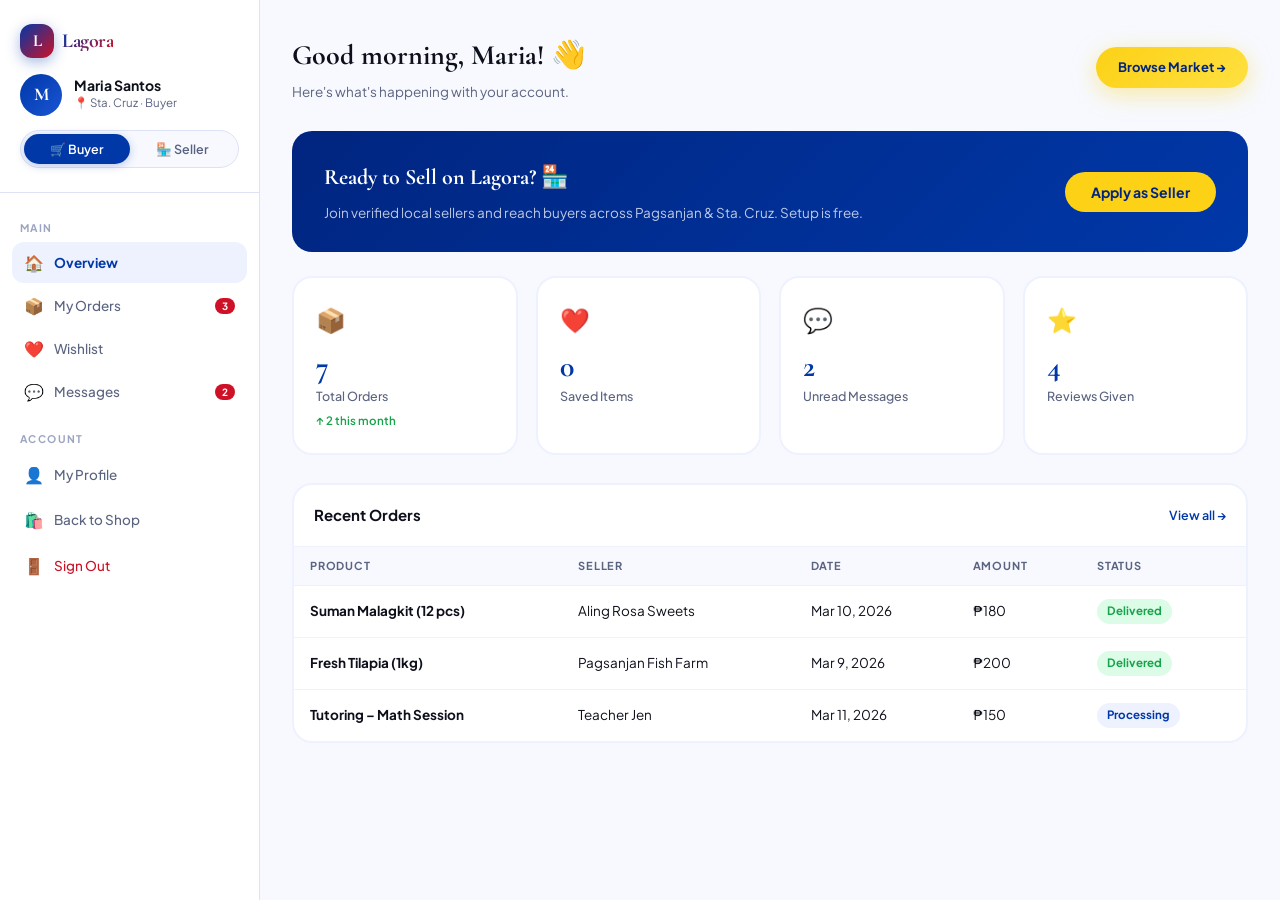
==== buyer-dashboard.html @ a30c6376 "Update site" ====
<!DOCTYPE html>
<html lang="en">
<head>
  <meta charset="UTF-8">
  <meta name="viewport" content="width=device-width, initial-scale=1.0">
  <title>My Dashboard – Lagora</title>
  <link rel="stylesheet" href="style.css">
  <link rel="icon" href="data:image/svg+xml,<svg xmlns='http://www.w3.org/2000/svg' viewBox='0 0 100 100'><rect width='100' height='100' rx='18' fill='%230038A8'/><text y='.9em' font-size='64' x='18' fill='%23FCD116'>L</text></svg>">
</head>
<body>
<div class="dash-layout">

  <!-- SIDEBAR -->
  <aside class="dash-sidebar">
    <div class="dash-sidebar-header">
      <a href="index.html" style="display:flex;align-items:center;gap:8px;margin-bottom:16px">
        <div class="logo-mark" style="width:34px;height:34px;font-size:17px">L</div>
        <span class="logo-text" style="font-size:20px">Lagora</span>
      </a>
      <div class="dash-sidebar-user">
        <div class="dash-sidebar-avatar av-blue">M</div>
        <div>
          <div class="dash-sidebar-name">Maria Santos</div>
          <div class="dash-sidebar-role">📍 Sta. Cruz · Buyer</div>
        </div>
      </div>
      <div class="dash-mode-toggle">
        <button class="dash-mode-btn active">🛒 Buyer</button>
        <button class="dash-mode-btn" onclick="showToast('Apply to become a seller from the dashboard below.','🏪')">🏪 Seller</button>
      </div>
    </div>
    <nav class="dash-nav">
      <div class="dash-nav-section">Main</div>
      <button class="dash-nav-link active" onclick="showSection('overview',this)"><span class="nav-icon">🏠</span> Overview</button>
      <button class="dash-nav-link" onclick="showSection('orders',this)"><span class="nav-icon">📦</span> My Orders <span class="nav-badge">3</span></button>
      <button class="dash-nav-link" onclick="showSection('wishlist-dash',this)"><span class="nav-icon">❤️</span> Wishlist</button>
      <button class="dash-nav-link" onclick="showSection('messages',this)"><span class="nav-icon">💬</span> Messages <span class="nav-badge">2</span></button>
      <div class="dash-nav-section" style="margin-top:8px">Account</div>
      <button class="dash-nav-link" onclick="showSection('profile',this)"><span class="nav-icon">👤</span> My Profile</button>
      <a href="index.html" class="dash-nav-link"><span class="nav-icon">🛍️</span> Back to Shop</a>
      <button class="dash-nav-link" onclick="showToast('Signed out. See you soon!','👋');setTimeout(()=>window.location.href='index.html',1200)" style="margin-top:auto;color:var(--accent)"><span class="nav-icon">🚪</span> Sign Out</button>
    </nav>
  </aside>

  <!-- MAIN CONTENT -->
  <main class="dash-main">

    <!-- OVERVIEW -->
    <div id="section-overview">
      <div class="dash-topbar">
        <div>
          <div class="dash-page-title">Good morning, Maria! 👋</div>
          <div class="dash-page-sub">Here's what's happening with your account.</div>
        </div>
        <a href="shop.html" class="btn-hero-primary" style="font-size:13px;padding:10px 22px">Browse Market →</a>
      </div>

      <!-- Seller CTA -->
      <div class="seller-apply-banner">
        <div>
          <h3>Ready to Sell on Lagora? 🏪</h3>
          <p>Join verified local sellers and reach buyers across Pagsanjan & Sta. Cruz. Setup is free.</p>
        </div>
        <button class="btn-apply" onclick="openModal('apply-modal')">Apply as Seller</button>
      </div>

      <div class="dash-stats">
        <div class="dash-stat-card">
          <div class="dash-stat-icon">📦</div>
          <div class="dash-stat-value">7</div>
          <div class="dash-stat-label">Total Orders</div>
          <div class="dash-stat-delta up">↑ 2 this month</div>
        </div>
        <div class="dash-stat-card">
          <div class="dash-stat-icon">❤️</div>
          <div class="dash-stat-value" id="wishlist-stat">0</div>
          <div class="dash-stat-label">Saved Items</div>
        </div>
        <div class="dash-stat-card">
          <div class="dash-stat-icon">💬</div>
          <div class="dash-stat-value">2</div>
          <div class="dash-stat-label">Unread Messages</div>
        </div>
        <div class="dash-stat-card">
          <div class="dash-stat-icon">⭐</div>
          <div class="dash-stat-value">4</div>
          <div class="dash-stat-label">Reviews Given</div>
        </div>
      </div>

      <div class="dash-card">
        <div class="dash-card-header">
          <span class="dash-card-title">Recent Orders</span>
          <span class="dash-card-action" onclick="showSection('orders',null)">View all →</span>
        </div>
        <div class="dash-card-body">
          <table class="dash-table">
            <thead><tr><th>Product</th><th>Seller</th><th>Date</th><th>Amount</th><th>Status</th></tr></thead>
            <tbody>
              <tr><td><strong>Suman Malagkit (12 pcs)</strong></td><td>Aling Rosa Sweets</td><td>Mar 10, 2026</td><td>₱180</td><td><span class="dash-status delivered">Delivered</span></td></tr>
              <tr><td><strong>Fresh Tilapia (1kg)</strong></td><td>Pagsanjan Fish Farm</td><td>Mar 9, 2026</td><td>₱200</td><td><span class="dash-status delivered">Delivered</span></td></tr>
              <tr><td><strong>Tutoring – Math Session</strong></td><td>Teacher Jen</td><td>Mar 11, 2026</td><td>₱150</td><td><span class="dash-status processing">Processing</span></td></tr>
            </tbody>
          </table>
        </div>
      </div>
    </div>

    <!-- ORDERS -->
    <div id="section-orders" style="display:none">
      <div class="dash-topbar">
        <div>
          <div class="dash-page-title">My Orders</div>
          <div class="dash-page-sub">Track all your purchases from local sellers.</div>
        </div>
      </div>
      <div class="dash-card" style="margin-bottom:20px">
        <div class="dash-card-header"><span class="dash-card-title">All Orders (7)</span>
          <select class="sort-select" style="font-size:12.5px;padding:6px 12px">
            <option>All Statuses</option><option>Delivered</option><option>Processing</option><option>Pending</option>
          </select>
        </div>
        <div class="dash-card-body">
          <table class="dash-table">
            <thead><tr><th>Order #</th><th>Product</th><th>Seller</th><th>Date</th><th>Amount</th><th>Status</th><th></th></tr></thead>
            <tbody>
              <tr><td style="color:var(--text-muted)">#1007</td><td><strong>Suman Malagkit (12 pcs)</strong></td><td>Aling Rosa Sweets</td><td>Mar 10</td><td>₱180</td><td><span class="dash-status delivered">Delivered</span></td><td><button onclick="showSection('order-track',null)" style="font-size:12px;color:var(--primary);background:none;border:none;cursor:pointer;font-weight:600">Track</button></td></tr>
              <tr><td style="color:var(--text-muted)">#1006</td><td><strong>Fresh Tilapia 1kg</strong></td><td>Pagsanjan Fish Farm</td><td>Mar 9</td><td>₱200</td><td><span class="dash-status delivered">Delivered</span></td><td><button onclick="showSection('order-track',null)" style="font-size:12px;color:var(--primary);background:none;border:none;cursor:pointer;font-weight:600">Track</button></td></tr>
              <tr><td style="color:var(--text-muted)">#1005</td><td><strong>Tutoring – Math Session</strong></td><td>Teacher Jen</td><td>Mar 11</td><td>₱150</td><td><span class="dash-status processing">Processing</span></td><td><button onclick="showSection('order-track',null)" style="font-size:12px;color:var(--primary);background:none;border:none;cursor:pointer;font-weight:600">Track</button></td></tr>
              <tr><td style="color:var(--text-muted)">#1004</td><td><strong>Buko Pie (6-inch)</strong></td><td>Aling Cora Bakery</td><td>Mar 5</td><td>₱230</td><td><span class="dash-status delivered">Delivered</span></td><td><button onclick="showSection('order-track',null)" style="font-size:12px;color:var(--primary);background:none;border:none;cursor:pointer;font-weight:600">Track</button></td></tr>
              <tr><td style="color:var(--text-muted)">#1003</td><td><strong>Tablea Drink Mix (24 pcs)</strong></td><td>Cacao Ni Nanay</td><td>Feb 28</td><td>₱210</td><td><span class="dash-status delivered">Delivered</span></td><td><button onclick="showSection('order-track',null)" style="font-size:12px;color:var(--primary);background:none;border:none;cursor:pointer;font-weight:600">Track</button></td></tr>
            </tbody>
          </table>
        </div>
      </div>
    </div>

    <!-- ORDER TRACKING -->
    <div id="section-order-track" style="display:none">
      <div class="dash-topbar">
        <div>
          <div class="dash-page-title">Order #1005</div>
          <div class="dash-page-sub">Math Tutoring Session · Teacher Jen · ₱150</div>
        </div>
        <button onclick="showSection('orders',null)" style="background:none;border:1.5px solid var(--border);padding:9px 18px;border-radius:50px;font-size:13px;cursor:pointer;font-weight:600">← Back to Orders</button>
      </div>
      <div style="display:grid;grid-template-columns:1fr 1fr;gap:20px">
        <div class="dash-card">
          <div class="dash-card-header"><span class="dash-card-title">Order Timeline</span></div>
          <div class="dash-card-body" style="padding:24px">
            <div class="order-timeline">
              <div class="timeline-step"><div class="timeline-dot done">✓</div><div class="timeline-info"><div class="timeline-label">Order Placed</div><div class="timeline-date">Mar 11, 2026 · 9:14 AM</div></div></div>
              <div class="timeline-step"><div class="timeline-dot done">✓</div><div class="timeline-info"><div class="timeline-label">Seller Confirmed</div><div class="timeline-date">Mar 11, 2026 · 10:02 AM</div></div></div>
              <div class="timeline-step"><div class="timeline-dot current">⏳</div><div class="timeline-info"><div class="timeline-label">Processing / Preparing</div><div class="timeline-date">In progress</div></div></div>
              <div class="timeline-step"><div class="timeline-dot future">○</div><div class="timeline-info"><div class="timeline-label">Ready for Pickup / Delivery</div><div class="timeline-date">Estimated: Mar 13, 2026</div></div></div>
              <div class="timeline-step"><div class="timeline-dot future">○</div><div class="timeline-info"><div class="timeline-label">Completed</div><div class="timeline-date">—</div></div></div>
            </div>
          </div>
        </div>
        <div class="dash-card">
          <div class="dash-card-header"><span class="dash-card-title">Order Details</span></div>
          <div class="dash-card-body" style="padding:20px">
            <div style="display:flex;align-items:center;gap:14px;padding:14px;background:var(--bg);border-radius:var(--radius);margin-bottom:16px">
              <div style="font-size:40px">📚</div>
              <div><div style="font-weight:700;margin-bottom:2px">Tutoring – Math & Science</div><div style="font-size:13px;color:var(--text-muted)">Teacher Jen · 📍 Sta. Cruz</div></div>
              <div style="margin-left:auto;font-size:18px;font-weight:700;color:var(--accent)">₱150</div>
            </div>
            <div style="font-size:13px;color:var(--text-muted);line-height:2">
              <div style="display:flex;justify-content:space-between"><span>Order #</span><span style="color:var(--text);font-weight:600">#1005</span></div>
              <div style="display:flex;justify-content:space-between"><span>Status</span><span><span class="dash-status processing">Processing</span></span></div>
              <div style="display:flex;justify-content:space-between"><span>Payment</span><span style="color:var(--text);font-weight:600">Cash on Delivery</span></div>
            </div>
            <button onclick="showToast('Message sent to Teacher Jen!','💬')" style="margin-top:18px;width:100%;padding:11px;border:1.5px solid var(--primary);color:var(--primary);background:white;border-radius:50px;font-size:13.5px;font-weight:600;cursor:pointer">💬 Message Seller</button>
          </div>
        </div>
      </div>
    </div>

    <!-- WISHLIST -->
    <div id="section-wishlist-dash" style="display:none">
      <div class="dash-topbar">
        <div>
          <div class="dash-page-title">My Wishlist</div>
          <div class="dash-page-sub">Items you've saved from local sellers.</div>
        </div>
        <a href="shop.html" class="btn-hero-primary" style="font-size:13px;padding:10px 22px">Keep Shopping →</a>
      </div>
      <div id="dash-wishlist-grid" class="product-grid"></div>
      <div id="dash-wishlist-empty" style="display:none;text-align:center;padding:60px 24px">
        <div style="font-size:56px;margin-bottom:16px">🤍</div>
        <p style="font-size:15px;color:var(--text-muted)">No saved items yet. <a href="shop.html" style="color:var(--primary);font-weight:600">Browse the market →</a></p>
      </div>
    </div>

    <!-- MESSAGES -->
    <div id="section-messages" style="display:none">
      <div class="dash-topbar">
        <div>
          <div class="dash-page-title">Messages</div>
          <div class="dash-page-sub">Secure conversations with local sellers.</div>
        </div>
      </div>
      <div class="msg-layout">
        <div class="msg-list">
          <div class="msg-list-header">Conversations</div>
          <div class="msg-thread-item active">
            <div class="msg-thread-avatar av-orange">R</div>
            <div style="flex:1;min-width:0">
              <div style="display:flex;justify-content:space-between"><span class="msg-thread-name">Aling Rosa Sweets</span><span class="msg-thread-time">10:32 AM</span></div>
              <div class="msg-thread-preview">Hi! Your suman order is ready…</div>
            </div>
          </div>
          <div class="msg-thread-item">
            <div class="msg-thread-avatar av-blue">J</div>
            <div style="flex:1;min-width:0">
              <div style="display:flex;justify-content:space-between"><span class="msg-thread-name">Teacher Jen</span><span class="msg-thread-time">Yesterday</span></div>
              <div class="msg-thread-preview">Confirmed for Thursday 4pm!</div>
            </div>
          </div>
          <div class="msg-thread-item">
            <div class="msg-thread-avatar av-green">B</div>
            <div style="flex:1;min-width:0">
              <div style="display:flex;justify-content:space-between"><span class="msg-thread-name">Mang Berto Farm</span><span class="msg-thread-time">Mar 9</span></div>
              <div class="msg-thread-preview">Fresh kamias available this week</div>
            </div>
          </div>
        </div>
        <div class="msg-chat">
          <div class="msg-chat-header">
            <div class="msg-thread-avatar av-orange" style="width:36px;height:36px;font-size:14px">R</div>
            <div><div class="msg-chat-name">Aling Rosa Sweets</div><div class="msg-chat-meta">📍 Sta. Cruz · ✓ Verified Seller</div></div>
          </div>
          <div class="msg-chat-body">
            <div class="msg-bubble them">Hi po! Your order for Suman Malagkit (12 pcs) is now ready. Can I confirm your pickup time?</div>
            <div class="msg-bubble me">Good morning! Yes po, I can pick it up this afternoon around 3pm.</div>
            <div class="msg-bubble them">Perfect! I'll have it wrapped and ready for you. See you at 3pm! 😊</div>
          </div>
          <div class="msg-chat-input">
            <input type="text" id="msg-input" placeholder="Type a message…" onkeydown="if(event.key==='Enter')sendMsg()">
            <button class="msg-send-btn" onclick="sendMsg()">➤</button>
          </div>
        </div>
      </div>
    </div>

    <!-- PROFILE -->
    <div id="section-profile" style="display:none">
      <div class="dash-topbar">
        <div class="dash-page-title">My Profile</div>
      </div>
      <div class="dash-card" style="max-width:640px">
        <div class="dash-card-header"><span class="dash-card-title">Account Details</span><span class="dash-card-action" onclick="showToast('Profile saved!','✅')">Save Changes</span></div>
        <div class="dash-card-body" style="padding:24px">
          <div style="display:flex;align-items:center;gap:16px;margin-bottom:28px;padding-bottom:24px;border-bottom:1px solid var(--border-light)">
            <div class="dash-sidebar-avatar av-blue" style="width:64px;height:64px;font-size:26px">M</div>
            <div><div style="font-size:16px;font-weight:700">Maria Santos</div><div style="font-size:13px;color:var(--text-muted)">Buyer · Sta. Cruz, Laguna</div></div>
          </div>
          <div class="form-row">
            <div class="form-group"><label class="form-label">First Name</label><input type="text" class="form-input" value="Maria"></div>
            <div class="form-group"><label class="form-label">Last Name</label><input type="text" class="form-input" value="Santos"></div>
          </div>
          <div class="form-group"><label class="form-label">Email Address</label><input type="email" class="form-input" value="maria@example.com"></div>
          <div class="form-group"><label class="form-label">Phone Number</label><input type="tel" class="form-input" placeholder="+63 9XX XXX XXXX"></div>
          <div class="form-group">
            <label class="form-label">Municipality</label>
            <select class="form-input"><option>Sta. Cruz</option><option>Pagsanjan</option></select>
          </div>
        </div>
      </div>
    </div>

  </main>
</div>

<!-- SELLER APPLICATION MODAL -->
<div class="modal-overlay" id="apply-modal">
  <div class="modal-box" style="position:relative">
    <button class="modal-close" onclick="closeModal('apply-modal')">✕</button>
    <div class="modal-title">Apply as a Seller 🏪</div>
    <div class="modal-sub">Tell us about your business. Our team reviews applications within 24 hours.</div>
    <div class="form-group"><label class="form-label">Business / Store Name</label><input type="text" class="form-input" placeholder="e.g. Aling Rosa Sweets"></div>
    <div class="form-group"><label class="form-label">What do you sell?</label>
      <select class="form-input"><option value="">Select a category…</option><option>Food & Produce</option><option>Crafts & Art</option><option>Services</option><option>Fashion & Clothing</option><option>Home & Living</option></select>
    </div>
    <div class="form-group"><label class="form-label">Location</label>
      <select class="form-input"><option>Pagsanjan</option><option>Sta. Cruz</option></select>
    </div>
    <div class="form-group"><label class="form-label">Brief description of your business</label><textarea class="form-input" rows="3" placeholder="What do you offer? How long have you been operating?"></textarea></div>
    <div class="form-group"><label class="form-label">Valid ID / Business Permit (optional)</label><input type="file" class="form-input" style="padding:8px"></div>
    <button class="btn-submit" onclick="submitApplication()">Submit Application →</button>
  </div>
</div>

<script src="data.js"></script>
<script src="main.js"></script>
<script>
function showSection(id, btn) {
  document.querySelectorAll('[id^="section-"]').forEach(s => s.style.display = 'none');
  document.getElementById('section-' + id).style.display = 'block';
  if (btn) {
    document.querySelectorAll('.dash-nav-link').forEach(b => b.classList.remove('active'));
    btn.classList.add('active');
  }
  if (id === 'wishlist-dash') renderWishlistDash();
}
function renderWishlistDash() {
  const ids = getWishlist();
  const grid = document.getElementById('dash-wishlist-grid');
  const empty = document.getElementById('dash-wishlist-empty');
  if (!ids.length) { grid.style.display = 'none'; empty.style.display = 'block'; return; }
  grid.style.display = 'grid';
  empty.style.display = 'none';
  const items = PRODUCTS.filter(p => ids.includes(p.id));
  grid.innerHTML = items.map(renderProductCard).join('');
}
function openModal(id) { document.getElementById(id).classList.add('open'); }
function closeModal(id) { document.getElementById(id).classList.remove('open'); }
document.querySelectorAll('.modal-overlay').forEach(m => {
  m.addEventListener('click', e => { if (e.target === m) m.classList.remove('open'); });
});
function submitApplication() {
  closeModal('apply-modal');
  showToast('Application submitted! We\'ll review it within 24 hours. 🎉', '✅');
}
function sendMsg() {
  const input = document.getElementById('msg-input');
  const text = input.value.trim();
  if (!text) return;
  const body = document.querySelector('.msg-chat-body');
  const bubble = document.createElement('div');
  bubble.className = 'msg-bubble me';
  bubble.textContent = text;
  body.appendChild(bubble);
  body.scrollTop = body.scrollHeight;
  input.value = '';
}
document.addEventListener('DOMContentLoaded', () => {
  const wl = getWishlist();
  document.getElementById('wishlist-stat').textContent = wl.length;
});
</script>
</body>
</html>
---- style.css ----
@import url('https://fonts.googleapis.com/css2?family=Cormorant+Garamond:ital,wght@0,400;0,600;0,700;1,400;1,700&family=Plus+Jakarta+Sans:wght@300;400;500;600;700&display=swap');

:root {
  --ph-blue: #0038A8;
  --ph-red: #CE1126;
  --ph-gold: #FCD116;
  --primary: #0038A8;
  --primary-light: #1a55d4;
  --primary-dark: #002580;
  --accent: #CE1126;
  --accent-light: #e53049;
  --gold: #FCD116;
  --gold-dark: #e6be00;
  --bg: #F7F9FF;
  --bg-warm: #FFF8F8;
  --bg-blue-tint: #EEF2FF;
  --white: #FFFFFF;
  --text: #0D0F1A;
  --text-muted: #5A6380;
  --text-light: #9BA4C0;
  --border: #DDE3F5;
  --border-light: #EEF2FF;
  --shadow-sm: 0 2px 8px rgba(0,56,168,0.08);
  --shadow: 0 4px 20px rgba(0,56,168,0.12);
  --shadow-hover: 0 12px 40px rgba(0,56,168,0.2);
  --radius: 12px;
  --radius-lg: 20px;
  --radius-xl: 32px;
  --font-display: 'Cormorant Garamond', serif;
  --font-body: 'Plus Jakarta Sans', sans-serif;
  --transition: all 0.3s cubic-bezier(0.4, 0, 0.2, 1);
  --transition-fast: all 0.15s ease;
}

*, *::before, *::after { box-sizing: border-box; margin: 0; padding: 0; }
html { scroll-behavior: smooth; }
body { font-family: var(--font-body); background: var(--bg); color: var(--text); line-height: 1.65; font-size: 15px; overflow-x: hidden; }
a { text-decoration: none; color: inherit; }
img { max-width: 100%; display: block; }
ul { list-style: none; }

@keyframes fadeInUp { from { opacity: 0; transform: translateY(24px); } to { opacity: 1; transform: translateY(0); } }
@keyframes fadeIn { from { opacity: 0; } to { opacity: 1; } }
@keyframes scaleIn { from { opacity: 0; transform: scale(0.92); } to { opacity: 1; transform: scale(1); } }
@keyframes pulse { 0%, 100% { transform: scale(1); } 50% { transform: scale(1.06); } }
@keyframes shimmer { 0% { background-position: -200% 0; } 100% { background-position: 200% 0; } }
@keyframes floatUp { 0%, 100% { transform: translateY(0); } 50% { transform: translateY(-10px); } }
@keyframes countUp { from { opacity: 0; transform: translateY(10px); } to { opacity: 1; transform: translateY(0); } }
@keyframes starSpin { from { transform: rotate(0deg); } to { transform: rotate(360deg); } }
@keyframes gradientShift { 0%, 100% { background-position: 0% 50%; } 50% { background-position: 100% 50%; } }

/* ─── TOPBAR ─── */
.topbar {
  background: linear-gradient(135deg, var(--primary-dark) 0%, var(--primary) 50%, var(--accent) 100%);
  background-size: 200% 200%;
  animation: gradientShift 6s ease infinite;
  color: rgba(255,255,255,0.95);
  text-align: center;
  padding: 9px 20px;
  font-size: 13px;
  letter-spacing: 0.4px;
  font-weight: 500;
}
.topbar a { color: var(--gold); text-decoration: underline; text-underline-offset: 2px; }

.ph-ribbon { height: 5px; background: linear-gradient(to right, var(--ph-blue) 0% 33.33%, var(--ph-red) 33.33% 66.66%, var(--ph-gold) 66.66% 100%); }

/* ─── HEADER ─── */
header { background: var(--white); border-bottom: 1px solid var(--border); position: sticky; top: 0; z-index: 1000; box-shadow: var(--shadow-sm); animation: fadeIn 0.4s ease; }
.header-inner { max-width: 1340px; margin: 0 auto; padding: 0 24px; }
.header-top { display: flex; align-items: center; justify-content: space-between; padding: 14px 0; gap: 20px; }

.logo { display: flex; align-items: center; gap: 10px; flex-shrink: 0; transition: var(--transition); }
.logo:hover { transform: scale(1.02); }
.logo-mark {
  width: 44px; height: 44px;
  background: linear-gradient(135deg, var(--primary) 0%, var(--accent) 100%);
  border-radius: 12px; display: flex; align-items: center; justify-content: center;
  color: white; font-family: var(--font-display); font-size: 22px; font-weight: 700;
  box-shadow: 0 4px 14px rgba(0,56,168,0.35); position: relative;
}
.logo-mark .sun { position: absolute; bottom: -2px; right: -2px; font-size: 10px; }
.logo-text {
  font-family: var(--font-display); font-size: 28px; font-weight: 700;
  background: linear-gradient(135deg, var(--primary) 0%, var(--accent) 100%);
  -webkit-background-clip: text; -webkit-text-fill-color: transparent; background-clip: text;
  letter-spacing: -0.5px; line-height: 1;
}
.logo-tagline { font-size: 10.5px; color: var(--text-muted); letter-spacing: 1.8px; text-transform: uppercase; display: block; line-height: 1; margin-top: 2px; }

.search-bar { flex: 1; max-width: 500px; position: relative; }
.search-bar input { width: 100%; padding: 11px 50px 11px 20px; border: 2px solid var(--border); border-radius: 50px; font-family: var(--font-body); font-size: 14px; background: var(--bg); transition: var(--transition); outline: none; color: var(--text); }
.search-bar input:focus { border-color: var(--primary); box-shadow: 0 0 0 4px rgba(0,56,168,0.1); background: white; }
.search-bar input::placeholder { color: var(--text-light); }
.search-bar button { position: absolute; right: 6px; top: 50%; transform: translateY(-50%); width: 36px; height: 36px; background: linear-gradient(135deg, var(--primary), var(--accent)); border: none; border-radius: 50%; cursor: pointer; display: flex; align-items: center; justify-content: center; color: white; transition: var(--transition); }
.search-bar button:hover { transform: translateY(-50%) scale(1.1); box-shadow: 0 4px 12px rgba(0,56,168,0.3); }

.search-results { position: absolute; top: calc(100% + 8px); left: 0; right: 0; background: white; border-radius: var(--radius-lg); box-shadow: 0 20px 60px rgba(0,56,168,0.15); border: 1px solid var(--border); z-index: 300; overflow: hidden; opacity: 0; visibility: hidden; transform: translateY(8px); transition: var(--transition); }
.search-results.open { opacity: 1; visibility: visible; transform: translateY(0); }
.search-result-item { display: flex; align-items: center; gap: 12px; padding: 12px 16px; transition: var(--transition-fast); cursor: pointer; border-bottom: 1px solid var(--border-light); }
.search-result-item:last-child { border-bottom: none; }
.search-result-item:hover { background: var(--bg-blue-tint); }
.search-result-emoji { font-size: 22px; width: 40px; height: 40px; background: var(--bg); border-radius: 10px; display: flex; align-items: center; justify-content: center; flex-shrink: 0; }
.search-result-info .name { font-size: 13.5px; font-weight: 600; color: var(--text); }
.search-result-info .meta { font-size: 11.5px; color: var(--text-muted); margin-top: 2px; }
.search-result-price { font-size: 14px; font-weight: 700; color: var(--accent); margin-left: auto; }

.header-actions { display: flex; align-items: center; gap: 8px; flex-shrink: 0; }
.btn-header { padding: 9px 20px; border-radius: 50px; font-size: 13.5px; font-weight: 600; cursor: pointer; transition: var(--transition); border: none; font-family: var(--font-body); }
.btn-outline { background: transparent; border: 2px solid var(--border); color: var(--text); }
.btn-outline:hover { border-color: var(--primary); color: var(--primary); background: var(--bg-blue-tint); transform: translateY(-1px); }
.btn-primary { background: linear-gradient(135deg, var(--primary), var(--primary-light)); color: white; box-shadow: 0 4px 12px rgba(0,56,168,0.25); }
.btn-primary:hover { transform: translateY(-2px); box-shadow: 0 6px 20px rgba(0,56,168,0.35); }
.icon-btn { width: 40px; height: 40px; border-radius: 50%; border: 2px solid var(--border); background: transparent; cursor: pointer; display: flex; align-items: center; justify-content: center; color: var(--text-muted); transition: var(--transition); position: relative; }
.icon-btn:hover { border-color: var(--accent); color: var(--accent); transform: scale(1.1); background: #fff5f5; }
.badge { position: absolute; top: -4px; right: -4px; width: 18px; height: 18px; background: var(--accent); color: white; font-size: 10px; font-weight: 700; border-radius: 50%; display: flex; align-items: center; justify-content: center; border: 2px solid white; }

/* ─── NAV ─── */
.main-nav { border-top: 1px solid var(--border-light); padding: 4px 0; }
.nav-list { display: flex; align-items: center; gap: 2px; }
.nav-item { position: relative; }
.nav-link { display: block; padding: 10px 14px; font-size: 13.5px; font-weight: 500; color: var(--text-muted); border-radius: 8px; transition: var(--transition); position: relative; white-space: nowrap; }
.nav-link::after { content: ''; position: absolute; bottom: 4px; left: 14px; right: 14px; height: 2px; background: linear-gradient(to right, var(--primary), var(--accent)); border-radius: 2px; transform: scaleX(0); transition: transform 0.25s ease; }
.nav-link:hover, .nav-link.active { color: var(--primary); background: var(--bg-blue-tint); }
.nav-link:hover::after, .nav-link.active::after { transform: scaleX(1); }

.dropdown { position: absolute; top: calc(100% + 6px); left: 0; min-width: 540px; background: white; border-radius: var(--radius-lg); box-shadow: 0 20px 60px rgba(0,56,168,0.15), 0 0 0 1px rgba(0,56,168,0.06); padding: 24px; display: grid; grid-template-columns: repeat(3, 1fr); gap: 16px; opacity: 0; visibility: hidden; transform: translateY(10px); transition: var(--transition); z-index: 200; }
.nav-item:hover .dropdown { opacity: 1; visibility: visible; transform: translateY(0); }
.dropdown-col h4 { font-size: 11px; font-weight: 700; text-transform: uppercase; letter-spacing: 1.5px; color: var(--primary); margin-bottom: 10px; padding-bottom: 6px; border-bottom: 2px solid var(--gold); }
.dropdown-col a { display: block; padding: 5px 0; font-size: 13.5px; color: var(--text-muted); transition: var(--transition-fast); }
.dropdown-col a:hover { color: var(--accent); padding-left: 6px; }

/* ─── LOCATION FOCUS ─── */
.location-focus { background: linear-gradient(135deg, var(--primary) 0%, #0029a0 100%); padding: 18px 24px; position: relative; overflow: hidden; }
.location-focus::before { content: ''; position: absolute; inset: 0; background: linear-gradient(90deg, transparent 0%, rgba(252,209,22,0.08) 50%, transparent 100%); background-size: 200% 100%; animation: shimmer 3s infinite; }
.location-focus-inner { position: relative; z-index: 1; display: flex; align-items: center; justify-content: center; gap: 16px; flex-wrap: wrap; max-width: 1340px; margin: 0 auto; }
.location-focus p { font-size: 13.5px; color: rgba(255,255,255,0.8); font-weight: 500; }
.loc-chip { display: flex; align-items: center; gap: 8px; background: rgba(255,255,255,0.15); border: 1px solid rgba(255,255,255,0.25); color: white; padding: 7px 18px; border-radius: 50px; font-size: 14px; font-weight: 700; transition: var(--transition); cursor: pointer; }
.loc-chip:hover { background: rgba(252,209,22,0.25); border-color: var(--gold); color: var(--gold); transform: scale(1.05); }
.loc-chip .dot { width: 8px; height: 8px; background: var(--gold); border-radius: 50%; animation: pulse 2s infinite; }

/* ─── HERO ─── */
.hero { min-height: 560px; background: linear-gradient(135deg, #001055 0%, #0038A8 45%, #1a4fd6 70%, #CE1126 100%); display: flex; align-items: center; position: relative; overflow: hidden; padding: 80px 24px; }
.hero::before { content: ''; position: absolute; inset: 0; background: radial-gradient(circle at 20% 50%, rgba(252,209,22,0.1) 0%, transparent 55%), radial-gradient(circle at 80% 30%, rgba(255,255,255,0.05) 0%, transparent 45%); }
.hero-deco { position: absolute; right: 6%; top: 50%; transform: translateY(-50%); font-size: 240px; opacity: 0.05; animation: floatUp 10s ease-in-out infinite; line-height: 1; pointer-events: none; }
.hero-content { max-width: 1340px; margin: 0 auto; position: relative; z-index: 1; width: 100%; max-width: 680px; }
.hero-eyebrow { animation: fadeInUp 0.6s ease 0.1s both; margin-bottom: 16px; }
.location-badge { display: inline-flex; align-items: center; gap: 6px; background: rgba(255,255,255,0.15); backdrop-filter: blur(8px); border: 1px solid rgba(255,255,255,0.25); color: white; font-size: 12px; font-weight: 700; letter-spacing: 1.2px; text-transform: uppercase; padding: 5px 14px; border-radius: 50px; }
.hero h1 { font-family: var(--font-display); font-size: clamp(42px, 6vw, 72px); font-weight: 700; color: white; line-height: 1.08; letter-spacing: -1.5px; margin-bottom: 20px; animation: fadeInUp 0.6s ease 0.2s both; }
.hero h1 em { font-style: italic; color: var(--gold); }
.hero-sub { font-size: 17px; color: rgba(255,255,255,0.8); max-width: 500px; margin-bottom: 28px; animation: fadeInUp 0.6s ease 0.3s both; line-height: 1.7; }
.hero-locations { display: flex; gap: 10px; flex-wrap: wrap; margin-bottom: 32px; animation: fadeInUp 0.6s ease 0.35s both; }
.hero-loc-tag { display: flex; align-items: center; gap: 6px; background: rgba(255,255,255,0.12); backdrop-filter: blur(8px); border: 1px solid rgba(255,255,255,0.22); color: white; font-size: 13px; font-weight: 600; padding: 7px 16px; border-radius: 50px; transition: var(--transition); }
.hero-loc-tag:hover { background: rgba(252,209,22,0.22); border-color: var(--gold); color: var(--gold); transform: translateY(-2px); }
.hero-btns { display: flex; gap: 12px; flex-wrap: wrap; animation: fadeInUp 0.6s ease 0.4s both; }
.btn-hero-primary { padding: 14px 32px; background: linear-gradient(135deg, var(--gold), #ffe040); color: var(--primary-dark); border-radius: 50px; font-size: 15px; font-weight: 700; transition: var(--transition); display: inline-flex; align-items: center; gap: 8px; box-shadow: 0 6px 24px rgba(252,209,22,0.4); }
.btn-hero-primary:hover { transform: translateY(-3px) scale(1.03); box-shadow: 0 12px 36px rgba(252,209,22,0.5); }
.btn-hero-outline { padding: 14px 32px; background: rgba(255,255,255,0.12); backdrop-filter: blur(8px); color: white; border: 2px solid rgba(255,255,255,0.35); border-radius: 50px; font-size: 15px; font-weight: 600; transition: var(--transition); display: inline-flex; align-items: center; gap: 8px; }
.btn-hero-outline:hover { background: rgba(255,255,255,0.2); border-color: rgba(255,255,255,0.65); transform: translateY(-3px); }

/* ─── STATS BAR ─── */
.hero-stats-bar { background: white; border-bottom: 3px solid var(--gold); box-shadow: var(--shadow); }
.hero-stats-inner { max-width: 1340px; margin: 0 auto; padding: 0 24px; display: grid; grid-template-columns: repeat(4, 1fr); }
.hero-stat-item { padding: 22px 24px; text-align: center; border-right: 1px solid var(--border-light); transition: var(--transition); animation: countUp 0.5s ease both; }
.hero-stat-item:last-child { border-right: none; }
.hero-stat-item:nth-child(1) { animation-delay: 0.1s; }
.hero-stat-item:nth-child(2) { animation-delay: 0.2s; }
.hero-stat-item:nth-child(3) { animation-delay: 0.3s; }
.hero-stat-item:nth-child(4) { animation-delay: 0.4s; }
.hero-stat-item:hover { background: var(--bg-blue-tint); }
.stat-number-hero { font-family: var(--font-display); font-size: 34px; font-weight: 700; color: var(--primary); line-height: 1; }
.stat-label-hero { font-size: 12px; color: var(--text-muted); margin-top: 4px; font-weight: 500; }

/* ─── SECTIONS ─── */
.section { padding: 72px 24px; }
.section-alt { background: var(--bg-blue-tint); }
.section-inner { max-width: 1340px; margin: 0 auto; }
.section-header { display: flex; align-items: flex-end; justify-content: space-between; margin-bottom: 40px; }
.section-title { font-family: var(--font-display); font-size: clamp(28px, 3.5vw, 40px); font-weight: 700; color: var(--text); line-height: 1.1; letter-spacing: -0.5px; }
.section-title span { color: var(--accent); }
.section-sub { font-size: 14.5px; color: var(--text-muted); margin-top: 8px; }
.view-all { font-size: 13.5px; font-weight: 600; color: var(--primary); border-bottom: 2px solid transparent; padding-bottom: 2px; transition: var(--transition); white-space: nowrap; }
.view-all:hover { color: var(--accent); border-color: var(--accent); }

/* ─── CATEGORY STRIP ─── */
.category-strip { padding: 48px 24px; background: white; border-bottom: 1px solid var(--border-light); }
.category-grid { display: grid; grid-template-columns: repeat(8, 1fr); gap: 12px; }
.cat-card { display: flex; flex-direction: column; align-items: center; gap: 10px; padding: 18px 12px; border-radius: var(--radius-lg); background: var(--bg); border: 2px solid transparent; transition: var(--transition); cursor: pointer; text-align: center; }
.cat-card:hover { border-color: var(--primary); background: var(--bg-blue-tint); transform: translateY(-5px); box-shadow: var(--shadow); }
.cat-icon { width: 52px; height: 52px; border-radius: 14px; display: flex; align-items: center; justify-content: center; font-size: 26px; transition: var(--transition); }
.cat-card:hover .cat-icon { transform: scale(1.15) rotate(-5deg); }
.cat-icon.blue { background: #EEF2FF; }
.cat-icon.red { background: #FFF0F0; }
.cat-icon.gold { background: #FFFBEB; }
.cat-icon.green { background: #F0FFF4; }
.cat-icon.orange { background: #FFF7F0; }
.cat-icon.purple { background: #F9F0FF; }
.cat-icon.teal { background: #F0FFFE; }
.cat-icon.amber { background: #FFFBF0; }
.cat-name { font-size: 12px; font-weight: 600; color: var(--text-muted); line-height: 1.3; transition: var(--transition-fast); }
.cat-card:hover .cat-name { color: var(--primary); }

/* ─── PRODUCT GRID ─── */
.product-grid { display: grid; grid-template-columns: repeat(4, 1fr); gap: 20px; }
.product-card { background: white; border-radius: var(--radius-lg); overflow: hidden; border: 2px solid var(--border-light); cursor: pointer; transition: var(--transition); animation: fadeInUp 0.5s ease both; }
.product-card:hover { border-color: var(--primary); transform: translateY(-6px); box-shadow: var(--shadow-hover); }
.product-card:nth-child(1) { animation-delay: 0.05s; }
.product-card:nth-child(2) { animation-delay: 0.1s; }
.product-card:nth-child(3) { animation-delay: 0.15s; }
.product-card:nth-child(4) { animation-delay: 0.2s; }
.product-card:nth-child(5) { animation-delay: 0.25s; }
.product-card:nth-child(6) { animation-delay: 0.3s; }
.product-card:nth-child(7) { animation-delay: 0.35s; }
.product-card:nth-child(8) { animation-delay: 0.4s; }
.product-img { position: relative; padding-bottom: 70%; overflow: hidden; background: var(--bg); }
.img-placeholder { position: absolute; inset: 0; display: flex; align-items: center; justify-content: center; font-size: 52px; transition: transform 0.4s ease; }
.product-card:hover .img-placeholder { transform: scale(1.12); }
.product-badge { position: absolute; top: 10px; left: 10px; padding: 3px 10px; border-radius: 50px; font-size: 11px; font-weight: 700; background: var(--gold); color: var(--primary-dark); }
.product-badge.verified { background: linear-gradient(135deg, var(--primary), var(--primary-light)); color: white; }
.product-badge.sale { background: linear-gradient(135deg, var(--accent), var(--accent-light)); color: white; }
.wishlist-btn { position: absolute; top: 10px; right: 10px; width: 34px; height: 34px; background: white; border: none; border-radius: 50%; cursor: pointer; display: flex; align-items: center; justify-content: center; color: var(--text-light); box-shadow: 0 2px 8px rgba(0,0,0,0.12); transition: var(--transition); opacity: 0; }
.product-card:hover .wishlist-btn { opacity: 1; }
.wishlist-btn:hover, .wishlist-btn.active { background: var(--accent); color: white; transform: scale(1.1); }
.product-info { padding: 14px 16px; }
.product-seller { font-size: 11.5px; font-weight: 600; color: var(--primary); letter-spacing: 0.3px; margin-bottom: 4px; }
.product-name { font-size: 13.5px; font-weight: 600; color: var(--text); line-height: 1.35; margin-bottom: 10px; display: -webkit-box; -webkit-line-clamp: 2; -webkit-box-orient: vertical; overflow: hidden; }
.product-meta { display: flex; align-items: center; justify-content: space-between; }
.product-price { font-size: 15px; font-weight: 700; color: var(--accent); display: flex; align-items: center; gap: 6px; }
.product-price .original { font-size: 12px; font-weight: 400; color: var(--text-light); text-decoration: line-through; }
.product-location { font-size: 11.5px; color: var(--text-muted); }

/* ─── FEATURED BANNER ─── */
.featured-banner { background: linear-gradient(135deg, #001055 0%, var(--primary) 50%, #1a4fd6 100%); border-radius: var(--radius-xl); padding: 56px; display: grid; grid-template-columns: 1fr 1fr; gap: 48px; align-items: center; position: relative; overflow: hidden; }
.featured-banner::before { content: '🇵🇭'; position: absolute; font-size: 180px; opacity: 0.04; right: 40px; bottom: -10px; line-height: 1; animation: floatUp 8s ease-in-out infinite; }
.featured-text h2 { font-family: var(--font-display); font-size: clamp(26px, 3vw, 38px); font-weight: 700; color: white; line-height: 1.15; margin-bottom: 14px; letter-spacing: -0.5px; }
.featured-text h2 em { font-style: italic; color: var(--gold); }
.featured-text p { font-size: 15px; color: rgba(255,255,255,0.8); line-height: 1.7; margin-bottom: 28px; }
.featured-stats { display: grid; grid-template-columns: 1fr 1fr; gap: 16px; }
.stat-box { background: rgba(255,255,255,0.1); backdrop-filter: blur(8px); border: 1px solid rgba(255,255,255,0.18); border-radius: var(--radius-lg); padding: 22px; text-align: center; transition: var(--transition); }
.stat-box:hover { background: rgba(252,209,22,0.18); border-color: var(--gold); transform: scale(1.04); }
.stat-number { font-family: var(--font-display); font-size: 34px; font-weight: 700; color: var(--gold); line-height: 1; }
.stat-label { font-size: 12px; color: rgba(255,255,255,0.7); margin-top: 6px; font-weight: 500; }

/* ─── SELLER GRID ─── */
.seller-grid { display: grid; grid-template-columns: repeat(5, 1fr); gap: 20px; }
.seller-card { background: white; border-radius: var(--radius-lg); padding: 24px 20px; text-align: center; border: 2px solid var(--border-light); cursor: pointer; transition: var(--transition); animation: scaleIn 0.4s ease both; }
.seller-card:hover { border-color: var(--primary); transform: translateY(-6px); box-shadow: var(--shadow-hover); }
.seller-avatar { width: 68px; height: 68px; border-radius: 50%; display: flex; align-items: center; justify-content: center; font-family: var(--font-display); font-size: 28px; font-weight: 700; color: white; margin: 0 auto 12px; transition: var(--transition); box-shadow: 0 4px 16px rgba(0,0,0,0.15); }
.seller-card:hover .seller-avatar { transform: scale(1.1); }
.av-orange { background: linear-gradient(135deg, #FF6B35, #FF8C42); }
.av-blue { background: linear-gradient(135deg, var(--primary), var(--primary-light)); }
.av-green { background: linear-gradient(135deg, #16A34A, #22C55E); }
.av-purple { background: linear-gradient(135deg, #7C3AED, #A855F7); }
.av-red { background: linear-gradient(135deg, var(--accent), var(--accent-light)); }
.verified-badge { display: inline-flex; align-items: center; gap: 4px; font-size: 10.5px; font-weight: 700; background: linear-gradient(135deg, var(--primary), var(--primary-light)); color: white; padding: 3px 10px; border-radius: 50px; margin-bottom: 10px; letter-spacing: 0.3px; }
.seller-name { font-size: 14.5px; font-weight: 700; color: var(--text); margin-bottom: 4px; }
.seller-loc { font-size: 12px; color: var(--text-muted); margin-bottom: 12px; }
.seller-stats { display: flex; justify-content: space-around; border-top: 1px solid var(--border-light); padding-top: 12px; }
.seller-stat { font-size: 11px; color: var(--text-muted); text-align: center; line-height: 1.4; }
.seller-stat strong { display: block; font-size: 13px; color: var(--primary); font-weight: 700; }

/* ─── STEPS ─── */
.steps { display: grid; grid-template-columns: repeat(4, 1fr); gap: 28px; position: relative; }
.steps::before { content: ''; position: absolute; top: 40px; left: 10%; right: 10%; height: 2px; background: linear-gradient(to right, var(--primary), var(--accent)); z-index: 0; }
.step { background: white; border-radius: var(--radius-lg); padding: 32px 24px; text-align: center; border: 2px solid var(--border-light); position: relative; z-index: 1; transition: var(--transition); animation: fadeInUp 0.5s ease both; }
.step:nth-child(1) { animation-delay: 0.1s; }
.step:nth-child(2) { animation-delay: 0.2s; }
.step:nth-child(3) { animation-delay: 0.3s; }
.step:nth-child(4) { animation-delay: 0.4s; }
.step:hover { border-color: var(--primary); transform: translateY(-6px); box-shadow: var(--shadow-hover); }
.step-num { width: 56px; height: 56px; background: linear-gradient(135deg, var(--primary), var(--accent)); border-radius: 50%; display: flex; align-items: center; justify-content: center; font-size: 22px; font-weight: 800; color: white; margin: 0 auto 16px; box-shadow: 0 6px 20px rgba(0,56,168,0.3); transition: var(--transition); font-family: var(--font-display); }
.step:hover .step-num { transform: scale(1.1) rotate(5deg); }
.step h3 { font-size: 15.5px; font-weight: 700; color: var(--text); margin-bottom: 8px; }
.step p { font-size: 13.5px; color: var(--text-muted); line-height: 1.6; }

/* ─── TESTIMONIALS ─── */
.testimonial-grid { display: grid; grid-template-columns: repeat(3, 1fr); gap: 24px; }
.testimonial { background: white; border-radius: var(--radius-lg); padding: 28px; border: 2px solid var(--border-light); transition: var(--transition); animation: fadeInUp 0.5s ease both; }
.testimonial:hover { border-color: var(--primary); transform: translateY(-4px); box-shadow: var(--shadow-hover); }
.stars { font-size: 18px; color: var(--gold); margin-bottom: 14px; letter-spacing: 2px; }
.testimonial-text { font-size: 14px; color: var(--text-muted); line-height: 1.75; margin-bottom: 18px; font-style: italic; }
.testimonial-author { display: flex; align-items: center; gap: 12px; }
.ta-avatar { width: 44px; height: 44px; border-radius: 50%; display: flex; align-items: center; justify-content: center; font-family: var(--font-display); font-size: 18px; font-weight: 700; color: white; flex-shrink: 0; }
.ta-name { font-size: 14px; font-weight: 700; color: var(--text); }
.ta-role { font-size: 12px; color: var(--primary); font-weight: 500; }

/* ─── NEWSLETTER ─── */
.newsletter-section { background: linear-gradient(135deg, var(--accent) 0%, #8a0b19 100%); padding: 60px 24px; text-align: center; position: relative; overflow: hidden; }
.newsletter-section::before { content: ''; position: absolute; inset: 0; background: linear-gradient(90deg, transparent 0%, rgba(252,209,22,0.08) 50%, transparent 100%); background-size: 200% 100%; animation: shimmer 4s infinite; }
.newsletter-section h2 { font-family: var(--font-display); font-size: 36px; font-weight: 700; color: white; margin-bottom: 10px; position: relative; }
.newsletter-section p { font-size: 15px; color: rgba(255,255,255,0.85); margin-bottom: 28px; position: relative; }
.newsletter-form { display: flex; gap: 0; max-width: 480px; margin: 0 auto; position: relative; border-radius: 50px; overflow: hidden; box-shadow: 0 8px 32px rgba(0,0,0,0.2); }
.newsletter-form input { flex: 1; padding: 15px 24px; border: none; font-family: var(--font-body); font-size: 14px; outline: none; background: white; color: var(--text); }
.newsletter-form button { padding: 15px 28px; background: linear-gradient(135deg, var(--gold), #ffe040); color: var(--primary-dark); border: none; font-family: var(--font-body); font-size: 14px; font-weight: 700; cursor: pointer; transition: var(--transition); white-space: nowrap; }
.newsletter-form button:hover { transform: scale(1.02); }

/* ─── FOOTER ─── */
footer { background: #050d2a; color: rgba(255,255,255,0.75); padding: 60px 24px 0; }
.footer-ph-ribbon { height: 4px; background: linear-gradient(to right, var(--ph-blue) 0% 33.33%, var(--ph-red) 33.33% 66.66%, var(--ph-gold) 66.66% 100%); margin-bottom: 48px; }
.footer-grid { max-width: 1340px; margin: 0 auto; display: grid; grid-template-columns: 2fr 1fr 1fr 1fr; gap: 48px; padding-bottom: 48px; border-bottom: 1px solid rgba(255,255,255,0.08); }
.footer-brand .logo-text { font-size: 30px; background: linear-gradient(135deg, var(--gold), white); -webkit-background-clip: text; -webkit-text-fill-color: transparent; background-clip: text; display: block; margin-bottom: 14px; }
.footer-brand p { font-size: 13.5px; line-height: 1.7; color: rgba(255,255,255,0.5); margin-bottom: 16px; }
.footer-locations { display: flex; gap: 8px; flex-wrap: wrap; margin-bottom: 18px; }
.footer-loc-tag { display: flex; align-items: center; gap: 5px; background: rgba(252,209,22,0.1); border: 1px solid rgba(252,209,22,0.2); color: var(--gold); font-size: 11.5px; font-weight: 600; padding: 4px 12px; border-radius: 50px; }
.social-links { display: flex; gap: 10px; }
.social-link { width: 38px; height: 38px; border-radius: 50%; background: rgba(255,255,255,0.07); border: 1px solid rgba(255,255,255,0.1); display: flex; align-items: center; justify-content: center; font-size: 13px; font-weight: 700; cursor: pointer; transition: var(--transition); }
.social-link:hover { background: var(--primary); border-color: var(--primary); color: white; transform: translateY(-3px); }
.footer-col h4 { font-size: 12px; font-weight: 700; text-transform: uppercase; letter-spacing: 1.8px; color: white; margin-bottom: 16px; padding-bottom: 8px; border-bottom: 2px solid var(--gold); display: inline-block; }
.footer-col a { display: block; font-size: 13.5px; color: rgba(255,255,255,0.5); padding: 5px 0; transition: var(--transition-fast); }
.footer-col a:hover { color: var(--gold); padding-left: 6px; }
.footer-bottom { max-width: 1340px; margin: 0 auto; padding: 20px 0; display: flex; justify-content: space-between; align-items: center; flex-wrap: wrap; gap: 12px; }
.footer-bottom p { font-size: 12.5px; color: rgba(255,255,255,0.3); }
.footer-bottom div { display: flex; gap: 20px; }
.footer-bottom a { font-size: 12.5px; color: rgba(255,255,255,0.35); transition: var(--transition-fast); }
.footer-bottom a:hover { color: var(--gold); }

/* ─── SCROLL REVEAL ─── */
.reveal { opacity: 0; transform: translateY(28px); transition: opacity 0.65s ease, transform 0.65s ease; }
.reveal.visible { opacity: 1; transform: translateY(0); }

/* ─── RESPONSIVE ─── */
@media (max-width: 1100px) {
  .product-grid { grid-template-columns: repeat(3, 1fr); }
  .seller-grid { grid-template-columns: repeat(3, 1fr); }
  .category-grid { grid-template-columns: repeat(4, 1fr); }
}
@media (max-width: 900px) {
  .featured-banner { grid-template-columns: 1fr; padding: 36px; }
  .hero-stats-inner { grid-template-columns: repeat(2, 1fr); }
  .footer-grid { grid-template-columns: 1fr 1fr; }
  .steps { grid-template-columns: repeat(2, 1fr); }
  .steps::before { display: none; }
  .testimonial-grid { grid-template-columns: 1fr; }
}
@media (max-width: 680px) {
  .header-top { flex-wrap: wrap; }
  .search-bar { order: 3; flex-basis: 100%; max-width: 100%; }
  .product-grid { grid-template-columns: repeat(2, 1fr); }
  .seller-grid { grid-template-columns: repeat(2, 1fr); }
  .hero-btns { flex-direction: column; }
  .footer-grid { grid-template-columns: 1fr; }
  .category-grid { grid-template-columns: repeat(4, 1fr); }
}

/* ─── PAGE TRANSITIONS ─── */
#page-transition-overlay {
  position: fixed; inset: 0; z-index: 99999;
  background: linear-gradient(135deg, #001055 0%, #0038A8 50%, #CE1126 100%);
  display: flex; align-items: center; justify-content: center;
  transition: opacity 0.38s cubic-bezier(0.4,0,0.2,1), transform 0.38s cubic-bezier(0.4,0,0.2,1);
}
#page-transition-overlay.enter {
  opacity: 1; pointer-events: all;
}
#page-transition-overlay.exit {
  opacity: 0; pointer-events: none;
}
.pt-logo {
  display: flex; align-items: center; gap: 14px;
  animation: ptPulse 0.6s ease both;
}
.pt-mark {
  width: 56px; height: 56px; border-radius: 16px;
  background: rgba(255,255,255,0.15); border: 2px solid rgba(255,255,255,0.3);
  display: flex; align-items: center; justify-content: center;
  font-family: var(--font-display); font-size: 30px; font-weight: 700; color: white;
}
.pt-text {
  font-family: var(--font-display); font-size: 38px; font-weight: 700;
  color: white; letter-spacing: -1px;
}
@keyframes ptPulse {
  0% { opacity: 0; transform: scale(0.85); }
  60% { opacity: 1; transform: scale(1.04); }
  100% { opacity: 1; transform: scale(1); }
}

/* Body enter animation */
body.page-loaded > *:not(#page-transition-overlay) {
  animation: pageEnter 0.5s cubic-bezier(0.4,0,0.2,1) both;
}
@keyframes pageEnter {
  from { opacity: 0; transform: translateY(12px); }
  to { opacity: 1; transform: translateY(0); }
}

/* ─── TOAST ─── */
.lagora-toast {
  position: fixed; bottom: 28px; left: 50%; transform: translateX(-50%) translateY(24px);
  background: #0D0F1A; color: white; padding: 13px 22px;
  border-radius: 50px; font-size: 14px; font-weight: 600;
  display: flex; align-items: center; gap: 10px;
  box-shadow: 0 12px 40px rgba(0,0,0,0.35);
  z-index: 9999; opacity: 0;
  transition: all 0.35s cubic-bezier(0.34,1.56,0.64,1);
  white-space: nowrap; max-width: calc(100vw - 48px);
  border: 1px solid rgba(255,255,255,0.1);
  pointer-events: none;
}
.lagora-toast.show { opacity: 1; transform: translateX(-50%) translateY(0); }
.toast-icon { font-size: 18px; }

/* ─── PAGE HERO (pages) ─── */
.page-hero {
  background: linear-gradient(135deg, #001055 0%, var(--primary) 55%, var(--accent) 100%);
  padding: 60px 24px 52px; position: relative; overflow: hidden;
}
.page-hero::before {
  content: ''; position: absolute; inset: 0;
  background: radial-gradient(circle at 70% 50%, rgba(252,209,22,0.07) 0%, transparent 60%);
}
.page-hero > * { position: relative; z-index: 1; }
.page-hero h1 {
  font-family: var(--font-display); font-size: clamp(32px,4vw,52px);
  font-weight: 700; color: white; margin-bottom: 10px; letter-spacing: -1px;
  max-width: 1340px; margin-left: auto; margin-right: auto;
  animation: fadeInUp 0.5s ease both;
}
.page-hero p {
  font-size: 16px; color: rgba(255,255,255,0.78);
  max-width: 1340px; margin: 0 auto;
  animation: fadeInUp 0.5s ease 0.1s both;
}

/* ─── ABOUT ─── */
.about-grid { display: grid; grid-template-columns: 1fr 1fr; gap: 56px; align-items: center; }
.about-content h2 { font-family: var(--font-display); font-size: clamp(26px,3vw,38px); font-weight: 700; color: var(--text); margin-bottom: 18px; }
.about-content h2 em { font-style: italic; color: var(--primary); }
.about-content p { font-size: 15px; color: var(--text-muted); line-height: 1.8; margin-bottom: 14px; }
.values-grid { display: grid; grid-template-columns: repeat(4, 1fr); gap: 24px; }
.value-card { background: white; border-radius: var(--radius-lg); padding: 28px 22px; border: 2px solid var(--border-light); transition: var(--transition); text-align: center; }
.value-card:hover { border-color: var(--primary); transform: translateY(-5px); box-shadow: var(--shadow-hover); }
.value-icon { font-size: 36px; margin-bottom: 14px; }
.value-card h3 { font-size: 16px; font-weight: 700; color: var(--text); margin-bottom: 10px; }
.value-card p { font-size: 13.5px; color: var(--text-muted); line-height: 1.65; }

/* ─── CONTACT ─── */
.form-group { margin-bottom: 18px; }
.form-label { display: block; font-size: 13px; font-weight: 600; color: var(--text); margin-bottom: 7px; letter-spacing: 0.3px; }
.form-input { width: 100%; padding: 12px 16px; border: 2px solid var(--border); border-radius: var(--radius); font-family: var(--font-body); font-size: 14px; color: var(--text); background: var(--bg); transition: var(--transition); outline: none; }
.form-input:focus { border-color: var(--primary); box-shadow: 0 0 0 4px rgba(0,56,168,0.08); background: white; }
.form-row { display: grid; grid-template-columns: 1fr 1fr; gap: 16px; }
.btn-submit { width: 100%; padding: 14px; background: linear-gradient(135deg, var(--primary), var(--primary-light)); color: white; border: none; border-radius: 50px; font-family: var(--font-body); font-size: 15px; font-weight: 700; cursor: pointer; transition: var(--transition); letter-spacing: 0.3px; }
.btn-submit:hover { transform: translateY(-2px); box-shadow: 0 8px 24px rgba(0,56,168,0.35); }

/* ─── SELL PAGE ─── */
.pricing-grid { display: grid; grid-template-columns: repeat(3, 1fr); gap: 24px; }
.pricing-card { background: white; border-radius: var(--radius-xl); padding: 36px 28px; border: 2px solid var(--border-light); text-align: center; transition: var(--transition); position: relative; overflow: hidden; }
.pricing-card.featured { border-color: var(--primary); box-shadow: var(--shadow-hover); transform: scale(1.04); }
.pricing-card:hover:not(.featured) { border-color: var(--primary-light); transform: translateY(-5px); box-shadow: var(--shadow); }
.pricing-badge { position: absolute; top: 18px; right: 18px; background: linear-gradient(135deg, var(--primary), var(--accent)); color: white; font-size: 10px; font-weight: 700; letter-spacing: 1px; text-transform: uppercase; padding: 4px 12px; border-radius: 50px; }
.pricing-price { font-family: var(--font-display); font-size: 52px; font-weight: 700; color: var(--primary); line-height: 1; margin: 18px 0 8px; }
.pricing-price span { font-size: 18px; color: var(--text-muted); }
.pricing-features { list-style: none; text-align: left; margin: 24px 0; }
.pricing-features li { font-size: 14px; color: var(--text-muted); padding: 7px 0; border-bottom: 1px solid var(--border-light); display: flex; align-items: center; gap: 8px; }
.pricing-features li:last-child { border: none; }

/* ─── SHOP ─── */
.shop-layout { display: grid; grid-template-columns: 260px 1fr; gap: 32px; max-width: 1340px; margin: 0 auto; padding: 36px 24px; }
.filter-sidebar { background: white; border-radius: var(--radius-lg); padding: 24px; border: 2px solid var(--border-light); height: fit-content; position: sticky; top: 90px; }
.filter-title { font-size: 15px; font-weight: 700; color: var(--text); margin-bottom: 20px; display: flex; justify-content: space-between; align-items: center; }
.filter-clear { font-size: 12px; color: var(--accent); cursor: pointer; font-weight: 600; }
.filter-group { margin-bottom: 24px; padding-bottom: 24px; border-bottom: 1px solid var(--border-light); }
.filter-group:last-child { border: none; margin: 0; padding: 0; }
.filter-group h4 { font-size: 12px; font-weight: 700; text-transform: uppercase; letter-spacing: 1.2px; color: var(--text-muted); margin-bottom: 12px; }
.filter-option { display: flex; align-items: center; gap: 9px; font-size: 13.5px; color: var(--text); padding: 5px 0; cursor: pointer; transition: var(--transition-fast); }
.filter-option:hover { color: var(--primary); }
.filter-option input[type=checkbox] { accent-color: var(--primary); width: 15px; height: 15px; flex-shrink: 0; }
.filter-count { margin-left: auto; font-size: 11px; background: var(--bg-blue-tint); color: var(--text-muted); padding: 2px 7px; border-radius: 50px; font-weight: 600; }
.price-range { display: flex; align-items: center; gap: 8px; }
.price-input { flex: 1; padding: 9px 12px; border: 1.5px solid var(--border); border-radius: var(--radius); font-size: 13px; font-family: var(--font-body); outline: none; color: var(--text); }
.price-input:focus { border-color: var(--primary); }
.shop-header { display: flex; justify-content: space-between; align-items: center; margin-bottom: 20px; }
.results-count { font-size: 14px; color: var(--text-muted); }
.sort-select { padding: 9px 16px; border: 1.5px solid var(--border); border-radius: var(--radius); font-family: var(--font-body); font-size: 13.5px; color: var(--text); outline: none; cursor: pointer; background: white; }
.pagination { display: flex; justify-content: center; gap: 8px; margin-top: 48px; padding-bottom: 12px; }
.page-btn { width: 40px; height: 40px; border-radius: 50%; border: 2px solid var(--border); background: white; cursor: pointer; font-size: 14px; font-weight: 600; transition: var(--transition); font-family: var(--font-body); color: var(--text-muted); }
.page-btn.active { background: var(--primary); border-color: var(--primary); color: white; }
.page-btn:hover:not(.active) { border-color: var(--primary); color: var(--primary); }
.page-btn.prev-next { width: auto; padding: 0 16px; border-radius: 50px; }

/* ─── PRODUCT DETAIL ─── */
.product-detail-layout { display: grid; grid-template-columns: 1fr 1fr; gap: 48px; max-width: 1200px; margin: 0 auto; padding: 48px 24px; align-items: start; }
.gallery-main { border-radius: var(--radius-lg); overflow: hidden; background: var(--bg); border: 2px solid var(--border-light); margin-bottom: 12px; }
.gallery-thumbs { display: grid; grid-template-columns: repeat(4, 1fr); gap: 10px; }
.gallery-thumb { aspect-ratio: 1; border-radius: var(--radius); background: var(--bg); border: 2px solid var(--border-light); cursor: pointer; overflow: hidden; transition: var(--transition); }
.gallery-thumb.active, .gallery-thumb:hover { border-color: var(--primary); }
.breadcrumb { display: flex; gap: 6px; align-items: center; font-size: 12.5px; color: var(--text-muted); margin-bottom: 16px; flex-wrap: wrap; }
.breadcrumb a { color: var(--primary); }
.detail-title { font-family: var(--font-display); font-size: clamp(22px, 2.5vw, 30px); font-weight: 700; color: var(--text); line-height: 1.2; margin-bottom: 14px; }
.detail-price-row { display: flex; align-items: center; gap: 12px; margin-bottom: 14px; }
.detail-price { font-size: 32px; font-weight: 800; color: var(--accent); font-family: var(--font-display); }
.detail-original { font-size: 18px; color: var(--text-light); text-decoration: line-through; }
.detail-badges { display: flex; gap: 8px; flex-wrap: wrap; margin-bottom: 18px; }
.detail-badge { padding: 5px 13px; border-radius: 50px; font-size: 12px; font-weight: 700; }
.badge-verified { background: var(--bg-blue-tint); color: var(--primary); border: 1px solid rgba(0,56,168,0.2); }
.badge-local { background: #F0FFF4; color: #16A34A; border: 1px solid #BBF7D0; }
.badge-new { background: #FFFBEB; color: #D97706; border: 1px solid #FDE68A; }
.detail-desc { font-size: 14.5px; color: var(--text-muted); line-height: 1.8; margin-bottom: 22px; }
.detail-specs { background: var(--bg); border-radius: var(--radius); padding: 16px 20px; margin-bottom: 22px; }
.spec-row { display: flex; justify-content: space-between; padding: 9px 0; border-bottom: 1px solid var(--border-light); font-size: 13.5px; }
.spec-row:last-child { border: none; }
.spec-label { color: var(--text-muted); font-weight: 500; }
.spec-value { font-weight: 600; color: var(--text); }
.detail-actions { display: flex; flex-direction: column; gap: 10px; margin-bottom: 24px; }
.btn-offer { padding: 14px 20px; border-radius: 50px; font-size: 14.5px; font-weight: 700; cursor: pointer; transition: var(--transition); font-family: var(--font-body); text-align: center; }
.btn-buy { background: linear-gradient(135deg, var(--primary), var(--primary-light)); color: white; border: none; box-shadow: 0 4px 16px rgba(0,56,168,0.3); }
.btn-buy:hover { transform: translateY(-2px); box-shadow: 0 8px 24px rgba(0,56,168,0.4); }
.btn-msg { border: 2px solid var(--primary); color: var(--primary); background: white; }
.btn-msg:hover { background: var(--bg-blue-tint); transform: translateY(-2px); }
.seller-mini { display: flex; align-items: center; gap: 14px; padding: 16px; background: var(--bg); border-radius: var(--radius-lg); border: 1.5px solid var(--border-light); margin-top: 16px; }
.seller-mini-info { flex: 1; }
.seller-mini-name { font-size: 14px; font-weight: 700; color: var(--text); }
.seller-mini-meta { font-size: 12px; color: var(--text-muted); margin-top: 3px; }

/* ─── LOGIN / REGISTER ─── */
.auth-layout { min-height: 100vh; display: grid; grid-template-columns: 1fr 1fr; }
.auth-left { background: linear-gradient(160deg, var(--primary-dark) 0%, var(--primary) 100%); padding: 48px; display: flex; flex-direction: column; justify-content: space-between; position: relative; overflow: hidden; }
.auth-right { display: flex; align-items: center; justify-content: center; padding: 48px; background: var(--bg); }
.auth-card { width: 100%; max-width: 420px; }
.auth-tabs { display: flex; background: white; border-radius: 50px; padding: 4px; margin-bottom: 32px; box-shadow: var(--shadow); }
.auth-tab { flex: 1; padding: 10px; border: none; border-radius: 50px; font-size: 14px; font-weight: 600; cursor: pointer; font-family: var(--font-body); transition: var(--transition); }
.auth-tab.active { background: var(--primary); color: white; box-shadow: 0 4px 12px rgba(0,56,168,0.3); }
.auth-tab:not(.active) { background: transparent; color: var(--text-muted); }

/* ─── SELLERS PAGE ─── */
.filter-btn { padding: 9px 20px; border-radius: 50px; border: 1.5px solid var(--border); background: white; cursor: pointer; font-size: 13.5px; font-weight: 500; font-family: var(--font-body); color: var(--text-muted); transition: all 0.2s; }
.filter-btn.active, .filter-btn:hover { border-color: var(--primary); background: var(--primary); color: white; }

/* ─── WISHLIST ─── */
.wishlist-empty { text-align: center; padding: 80px 24px; }
.wishlist-empty-icon { font-size: 72px; margin-bottom: 20px; animation: floatUp 4s ease-in-out infinite; }

/* ─── SELL PAGE ─── */
.sell-hero { background: linear-gradient(135deg, #001055, var(--primary), var(--accent)); padding: 80px 24px; text-align: center; position: relative; overflow: hidden; }
.sell-steps { display: grid; grid-template-columns: repeat(3, 1fr); gap: 28px; }

/* ─── RESPONSIVE EXTRAS ─── */
/* ─── ≤1100px: Large Tablet / Small Desktop ─── */
@media (max-width: 1100px) {
  .product-grid { grid-template-columns: repeat(3, 1fr); }
  .seller-grid  { grid-template-columns: repeat(3, 1fr); }
  .category-grid { grid-template-columns: repeat(4, 1fr); }
  .featured-banner { padding: 40px 36px; gap: 32px; }
  .footer-grid { grid-template-columns: 1.5fr 1fr 1fr 1fr; gap: 32px; }
}

/* ─── ≤1024px: Tablet Landscape ─── */
@media (max-width: 1024px) {
  .hero { padding: 64px 24px; }
  .hero h1 { font-size: clamp(36px, 5vw, 56px); }
  .hero-deco { font-size: 180px; opacity: 0.04; }
  .steps { grid-template-columns: repeat(2, 1fr); }
  .steps::before { display: none; }
  .testimonial-grid { grid-template-columns: repeat(2, 1fr); }
  .pricing-grid { grid-template-columns: repeat(2, 1fr); }
  .pricing-card.featured { transform: scale(1.02); }
  .sell-steps { grid-template-columns: repeat(2, 1fr); }
  .about-grid { gap: 36px; }
  .values-grid { grid-template-columns: repeat(2, 1fr); }
}

/* ─── ≤900px: Tablet Portrait ─── */
@media (max-width: 900px) {
  /* Auth */
  .auth-layout { grid-template-columns: 1fr; }
  .auth-left { display: none; }
  .auth-right { padding: 32px 20px; }

  /* Layout blocks */
  .about-grid { grid-template-columns: 1fr; }
  .values-grid { grid-template-columns: repeat(2, 1fr); }
  .shop-layout { grid-template-columns: 1fr; padding: 24px 16px; }
  .filter-sidebar { position: static; }
  .product-detail-layout { grid-template-columns: 1fr; padding: 32px 16px; gap: 28px; }
  .pricing-grid { grid-template-columns: 1fr; max-width: 420px; margin: 0 auto; }
  .sell-steps { grid-template-columns: 1fr; }

  /* Featured banner */
  .featured-banner { grid-template-columns: 1fr; padding: 36px 28px; gap: 28px; }
  .featured-banner::before { display: none; }
  .featured-stats { grid-template-columns: repeat(4, 1fr); gap: 12px; }

  /* Stats bar */
  .hero-stats-inner { grid-template-columns: repeat(2, 1fr); }
  .hero-stat-item { padding: 18px 16px; }
  .hero-stat-item:nth-child(2n) { border-right: none; }

  /* Footer */
  .footer-grid { grid-template-columns: 1fr 1fr; gap: 32px; }

  /* Steps / testimonials */
  .steps { grid-template-columns: repeat(2, 1fr); }
  .steps::before { display: none; }
  .testimonial-grid { grid-template-columns: 1fr; }

  /* Contact page 2-col layout */
  .section-inner > div[style*="grid-template-columns: 1fr 1.5fr"] {
    grid-template-columns: 1fr !important;
  }

  /* Nav: allow wrapping */
  .nav-list { flex-wrap: wrap; gap: 0; }
  .main-nav { padding: 4px 0 8px; }
}

/* ─── ≤768px: Large Mobile / Small Tablet ─── */
@media (max-width: 768px) {
  /* Header */
  .header-top { flex-wrap: wrap; gap: 12px; }
  .search-bar { order: 3; flex-basis: 100%; max-width: 100%; margin-top: 4px; }
  .logo-tagline { display: none; }

  /* Nav: horizontal scroll */
  .main-nav { overflow-x: auto; -webkit-overflow-scrolling: touch; }
  .main-nav::-webkit-scrollbar { display: none; }
  .nav-list { flex-wrap: nowrap; width: max-content; padding-bottom: 4px; }
  .nav-link { padding: 8px 12px; font-size: 13px; }
  .dropdown { display: none; } /* hide dropdowns on touch */

  /* Hero */
  .hero { padding: 52px 20px; min-height: 440px; }
  .hero h1 { font-size: clamp(32px, 7vw, 48px); }
  .hero-sub { font-size: 15px; }
  .hero-btns { flex-direction: column; align-items: flex-start; gap: 10px; }
  .btn-hero-primary, .btn-hero-outline { width: 100%; justify-content: center; }

  /* Stats bar */
  .hero-stats-inner { grid-template-columns: repeat(2, 1fr); }

  /* Grids */
  .product-grid { grid-template-columns: repeat(2, 1fr); gap: 14px; }
  .seller-grid  { grid-template-columns: repeat(2, 1fr); }
  .category-grid { grid-template-columns: repeat(4, 1fr); gap: 8px; }
  .featured-stats { grid-template-columns: repeat(2, 1fr); }

  /* Section spacing */
  .section { padding: 52px 16px; }
  .section-header { flex-direction: column; align-items: flex-start; gap: 10px; margin-bottom: 28px; }

  /* About image */
  .about-img > div { height: 260px !important; font-size: 72px !important; }

  /* Contact info */
  .form-row { grid-template-columns: 1fr; }

  /* Footer */
  .footer-grid { grid-template-columns: 1fr 1fr; gap: 28px; }
  .footer-bottom { flex-direction: column; text-align: center; gap: 8px; }

  /* Page hero */
  .page-hero { padding: 44px 20px 36px; }
  .page-hero h1 { font-size: clamp(28px, 6vw, 40px); }

  /* Sell hero steps */
  .sell-steps { grid-template-columns: 1fr; }

  /* Product detail */
  .gallery-thumbs { grid-template-columns: repeat(4, 1fr); }
  .detail-price { font-size: 26px; }
  .btn-offer { font-size: 14px; padding: 13px 18px; }
}

/* ─── ≤680px: Mobile ─── */
@media (max-width: 680px) {
  .form-row { grid-template-columns: 1fr; }
  .values-grid { grid-template-columns: 1fr; }
  .footer-grid { grid-template-columns: 1fr; }
  .category-grid { grid-template-columns: repeat(4, 1fr); }

  /* Tighter header actions on small screens */
  .btn-header { padding: 8px 14px; font-size: 12.5px; }
  .header-actions { gap: 6px; }

  /* Featured banner stacked */
  .featured-stats { grid-template-columns: repeat(2, 1fr); }

  /* Wishlist empty state */
  .wishlist-empty { padding: 48px 16px; }

  /* Auth card */
  .auth-card { padding: 0 4px; }

  /* Pricing */
  .pricing-card.featured { transform: none; }
  .pricing-price { font-size: 42px; }
}

/* ─── ≤480px: Small Mobile ─── */
@media (max-width: 480px) {
  /* Logo: hide tagline already hidden, shrink mark */
  .logo-mark { width: 36px; height: 36px; font-size: 18px; }
  .logo-text { font-size: 22px; }

  /* Nav */
  .nav-link { padding: 8px 10px; font-size: 12.5px; }

  /* Hero */
  .hero { padding: 40px 16px; min-height: 380px; }
  .hero h1 { font-size: clamp(28px, 8vw, 38px); letter-spacing: -0.5px; }
  .hero-sub { font-size: 14px; }
  .hero-locations { gap: 6px; }
  .hero-loc-tag { font-size: 12px; padding: 5px 12px; }
  .btn-hero-primary, .btn-hero-outline { padding: 12px 20px; font-size: 14px; }

  /* Stats bar: 2x2 grid */
  .hero-stats-inner { grid-template-columns: repeat(2, 1fr); }
  .stat-number-hero { font-size: 26px; }

  /* Category grid: 4 columns but smaller */
  .category-grid { gap: 6px; }
  .cat-icon { width: 42px; height: 42px; font-size: 20px; }
  .cat-card { padding: 14px 6px; gap: 6px; }
  .cat-name { font-size: 11px; }

  /* Product grid: 2 cols */
  .product-grid { grid-template-columns: repeat(2, 1fr); gap: 10px; }
  .product-info { padding: 10px 12px; }
  .product-name { font-size: 12.5px; }
  .product-price { font-size: 13.5px; }

  /* Seller grid: 1 col */
  .seller-grid { grid-template-columns: 1fr; max-width: 320px; margin: 0 auto; }

  /* Steps: 1 col */
  .steps { grid-template-columns: 1fr; }

  /* Footer */
  .footer-grid { grid-template-columns: 1fr; gap: 24px; }
  footer { padding: 40px 16px 0; }

  /* Section */
  .section { padding: 40px 16px; }
  .section-title { font-size: clamp(22px, 6vw, 30px); }

  /* Topbar: shorter text */
  .topbar { font-size: 11.5px; padding: 8px 12px; }

  /* Page hero */
  .page-hero { padding: 36px 16px 28px; }

  /* Featured banner */
  .featured-banner { padding: 28px 20px; border-radius: var(--radius-lg); }

  /* Seller profile section in sellers.html */
  #seller-profile-section > div:first-child {
    grid-template-columns: 1fr !important;
    text-align: center;
  }

  /* Shop layout */
  .shop-layout { padding: 16px; gap: 20px; }
  .shop-header { flex-direction: column; align-items: flex-start; gap: 10px; }
  .sort-select { width: 100%; }

  /* Auth */
  .auth-right { padding: 24px 16px; }
  .auth-card { max-width: 100%; }

  /* Product detail */
  .product-detail-layout { padding: 20px 16px; }
  .gallery-main { border-radius: var(--radius); }
  .detail-actions { gap: 8px; }

  /* Contact */
  .section-inner > div[style*="padding:40px"] {
    padding: 24px !important;
  }

  /* Newsletter */
  .newsletter-form { flex-direction: column; border-radius: var(--radius-lg); overflow: visible; }
  .newsletter-form input { border-radius: var(--radius) !important; padding: 13px 18px; }
  .newsletter-form button { border-radius: var(--radius) !important; padding: 13px 18px; width: 100%; }
}

/* ─── ≤375px: Very Small Mobile (iPhone SE etc.) ─── */
@media (max-width: 375px) {
  .logo-text { font-size: 20px; }
  .logo-mark { width: 32px; height: 32px; font-size: 16px; }
  .btn-header { padding: 7px 10px; font-size: 12px; }
  .icon-btn { width: 34px; height: 34px; }

  .hero h1 { font-size: 26px; }
  .hero-btns { gap: 8px; }

  .product-grid { gap: 8px; }
  .product-info { padding: 8px 10px; }

  .category-grid { grid-template-columns: repeat(4, 1fr); gap: 4px; }
  .cat-card { padding: 10px 4px; }
  .cat-icon { width: 36px; height: 36px; font-size: 18px; }
  .cat-name { font-size: 10px; }

  .section { padding: 32px 12px; }
  footer { padding: 32px 12px 0; }
}

/* ─── Touch devices: always show wishlist button ─── */
@media (hover: none) {
  .wishlist-btn { opacity: 1; }
}

/* ─── Landscape phones ─── */
@media (max-width: 768px) and (orientation: landscape) {
  .hero { min-height: 280px; padding: 36px 24px; }
  .auth-layout { min-height: unset; }
}

/* ─── DASHBOARD SHARED ─── */
.dash-layout { display: grid; grid-template-columns: 260px 1fr; min-height: 100vh; background: var(--bg); }
.dash-sidebar { background: white; border-right: 1px solid var(--border); padding: 0; position: sticky; top: 0; height: 100vh; overflow-y: auto; display: flex; flex-direction: column; }
.dash-sidebar-header { padding: 24px 20px; border-bottom: 1px solid var(--border); }
.dash-sidebar-user { display: flex; align-items: center; gap: 12px; margin-bottom: 4px; }
.dash-sidebar-avatar { width: 42px; height: 42px; border-radius: 50%; display: flex; align-items: center; justify-content: center; font-family: var(--font-display); font-size: 18px; font-weight: 700; color: white; flex-shrink: 0; }
.dash-sidebar-name { font-size: 14px; font-weight: 700; color: var(--text); line-height: 1.2; }
.dash-sidebar-role { font-size: 11.5px; color: var(--text-muted); }
.dash-mode-toggle { display: flex; background: var(--bg); border-radius: 50px; padding: 3px; margin-top: 14px; border: 1px solid var(--border); }
.dash-mode-btn { flex: 1; padding: 7px 10px; border: none; border-radius: 50px; font-size: 12.5px; font-weight: 600; cursor: pointer; font-family: var(--font-body); transition: var(--transition); background: transparent; color: var(--text-muted); }
.dash-mode-btn.active { background: var(--primary); color: white; box-shadow: 0 2px 8px rgba(0,56,168,0.25); }
.dash-nav { padding: 16px 12px; flex: 1; }
.dash-nav-section { font-size: 10.5px; font-weight: 700; text-transform: uppercase; letter-spacing: 1.4px; color: var(--text-light); padding: 10px 8px 6px; }
.dash-nav-link { display: flex; align-items: center; gap: 10px; padding: 10px 12px; border-radius: var(--radius); font-size: 13.5px; font-weight: 500; color: var(--text-muted); cursor: pointer; transition: var(--transition); margin-bottom: 2px; border: none; background: transparent; width: 100%; font-family: var(--font-body); text-align: left; }
.dash-nav-link:hover { background: var(--bg-blue-tint); color: var(--primary); }
.dash-nav-link.active { background: var(--bg-blue-tint); color: var(--primary); font-weight: 700; }
.dash-nav-link .nav-icon { font-size: 16px; width: 20px; text-align: center; flex-shrink: 0; }
.dash-nav-link .nav-badge { margin-left: auto; background: var(--accent); color: white; font-size: 10px; font-weight: 700; padding: 2px 7px; border-radius: 50px; }
.dash-main { padding: 32px; overflow-y: auto; }
.dash-topbar { display: flex; align-items: center; justify-content: space-between; margin-bottom: 28px; }
.dash-page-title { font-family: var(--font-display); font-size: 28px; font-weight: 700; color: var(--text); }
.dash-page-sub { font-size: 13.5px; color: var(--text-muted); margin-top: 3px; }

/* ─── STAT CARDS ─── */
.dash-stats { display: grid; grid-template-columns: repeat(4, 1fr); gap: 18px; margin-bottom: 28px; }
.dash-stat-card { background: white; border-radius: var(--radius-lg); padding: 22px; border: 2px solid var(--border-light); transition: var(--transition); }
.dash-stat-card:hover { border-color: var(--primary); transform: translateY(-3px); box-shadow: var(--shadow); }
.dash-stat-icon { font-size: 24px; margin-bottom: 12px; }
.dash-stat-value { font-family: var(--font-display); font-size: 30px; font-weight: 700; color: var(--primary); line-height: 1; margin-bottom: 4px; }
.dash-stat-label { font-size: 12.5px; color: var(--text-muted); font-weight: 500; }
.dash-stat-delta { font-size: 11.5px; margin-top: 6px; font-weight: 600; }
.dash-stat-delta.up { color: #16A34A; }
.dash-stat-delta.down { color: var(--accent); }

/* ─── DASH CARDS / PANELS ─── */
.dash-card { background: white; border-radius: var(--radius-lg); border: 2px solid var(--border-light); overflow: hidden; margin-bottom: 20px; }
.dash-card-header { display: flex; align-items: center; justify-content: space-between; padding: 18px 20px; border-bottom: 1px solid var(--border-light); }
.dash-card-title { font-size: 15px; font-weight: 700; color: var(--text); }
.dash-card-action { font-size: 12.5px; color: var(--primary); font-weight: 600; cursor: pointer; }
.dash-card-body { padding: 0; }

/* ─── TABLE ─── */
.dash-table { width: 100%; border-collapse: collapse; font-size: 13.5px; }
.dash-table thead th { padding: 10px 16px; text-align: left; font-size: 11px; font-weight: 700; text-transform: uppercase; letter-spacing: 0.8px; color: var(--text-muted); border-bottom: 1px solid var(--border-light); background: var(--bg); }
.dash-table tbody td { padding: 13px 16px; border-bottom: 1px solid var(--border-light); color: var(--text); vertical-align: middle; }
.dash-table tbody tr:last-child td { border-bottom: none; }
.dash-table tbody tr:hover td { background: var(--bg-blue-tint); }
.dash-status { display: inline-flex; align-items: center; gap: 5px; padding: 3px 10px; border-radius: 50px; font-size: 11.5px; font-weight: 700; }
.dash-status.delivered, .dash-status.active { background: #DCFCE7; color: #16A34A; }
.dash-status.pending { background: #FFFBEB; color: #D97706; }
.dash-status.processing { background: #EEF2FF; color: var(--primary); }
.dash-status.cancelled { background: #FFF0F0; color: var(--accent); }

/* ─── SELLER APPLICATION BANNER ─── */
.seller-apply-banner { background: linear-gradient(135deg, var(--primary-dark), var(--primary)); border-radius: var(--radius-lg); padding: 28px 32px; display: flex; align-items: center; justify-content: space-between; gap: 24px; margin-bottom: 24px; }
.seller-apply-banner h3 { font-family: var(--font-display); font-size: 22px; font-weight: 700; color: white; margin-bottom: 6px; }
.seller-apply-banner p { font-size: 13.5px; color: rgba(255,255,255,0.75); }
.seller-apply-banner .btn-apply { padding: 11px 26px; background: var(--gold); color: var(--primary-dark); border: none; border-radius: 50px; font-size: 14px; font-weight: 700; cursor: pointer; font-family: var(--font-body); transition: var(--transition); white-space: nowrap; }
.seller-apply-banner .btn-apply:hover { transform: translateY(-2px); box-shadow: 0 6px 20px rgba(252,209,22,0.4); }

/* ─── APPLICATION MODAL ─── */
.modal-overlay { position: fixed; inset: 0; background: rgba(0,0,0,0.55); backdrop-filter: blur(4px); z-index: 2000; display: flex; align-items: center; justify-content: center; padding: 20px; opacity: 0; visibility: hidden; transition: var(--transition); }
.modal-overlay.open { opacity: 1; visibility: visible; }
.modal-box { background: white; border-radius: var(--radius-xl); padding: 40px; max-width: 540px; width: 100%; max-height: 90vh; overflow-y: auto; transform: scale(0.92); transition: var(--transition); box-shadow: 0 32px 80px rgba(0,56,168,0.2); }
.modal-overlay.open .modal-box { transform: scale(1); }
.modal-title { font-family: var(--font-display); font-size: 26px; font-weight: 700; margin-bottom: 6px; color: var(--text); }
.modal-sub { font-size: 13.5px; color: var(--text-muted); margin-bottom: 24px; }
.modal-close { position: absolute; top: 16px; right: 16px; width: 32px; height: 32px; background: var(--bg); border: none; border-radius: 50%; cursor: pointer; font-size: 16px; display: flex; align-items: center; justify-content: center; transition: var(--transition); }
.modal-close:hover { background: var(--border); }

/* ─── PRODUCT LISTING FORM ─── */
.listing-form-grid { display: grid; grid-template-columns: 1fr 1fr; gap: 16px; }

/* ─── ORDER TIMELINE ─── */
.order-timeline { display: flex; flex-direction: column; gap: 0; }
.timeline-step { display: flex; gap: 16px; padding-bottom: 20px; position: relative; }
.timeline-step:last-child { padding-bottom: 0; }
.timeline-step::before { content: ''; position: absolute; left: 15px; top: 32px; bottom: 0; width: 2px; background: var(--border-light); }
.timeline-step:last-child::before { display: none; }
.timeline-dot { width: 32px; height: 32px; border-radius: 50%; flex-shrink: 0; display: flex; align-items: center; justify-content: center; font-size: 14px; z-index: 1; }
.timeline-dot.done { background: var(--primary); color: white; }
.timeline-dot.current { background: var(--gold); color: var(--primary-dark); border: 2px solid var(--gold-dark); }
.timeline-dot.future { background: var(--border-light); color: var(--text-light); }
.timeline-info { flex: 1; padding-top: 4px; }
.timeline-label { font-size: 13.5px; font-weight: 700; color: var(--text); }
.timeline-date { font-size: 12px; color: var(--text-muted); margin-top: 2px; }

/* ─── MESSAGE THREAD ─── */
.msg-layout { display: grid; grid-template-columns: 280px 1fr; height: 520px; border: 2px solid var(--border-light); border-radius: var(--radius-lg); overflow: hidden; background: white; }
.msg-list { border-right: 1px solid var(--border-light); overflow-y: auto; }
.msg-list-header { padding: 14px 16px; border-bottom: 1px solid var(--border-light); font-size: 13px; font-weight: 700; color: var(--text); }
.msg-thread-item { display: flex; gap: 10px; padding: 12px 16px; cursor: pointer; border-bottom: 1px solid var(--border-light); transition: var(--transition-fast); }
.msg-thread-item:hover, .msg-thread-item.active { background: var(--bg-blue-tint); }
.msg-thread-avatar { width: 36px; height: 36px; border-radius: 50%; flex-shrink: 0; display: flex; align-items: center; justify-content: center; font-size: 14px; font-weight: 700; color: white; }
.msg-thread-name { font-size: 13px; font-weight: 700; color: var(--text); }
.msg-thread-preview { font-size: 12px; color: var(--text-muted); margin-top: 1px; white-space: nowrap; overflow: hidden; text-overflow: ellipsis; max-width: 160px; }
.msg-thread-time { font-size: 11px; color: var(--text-light); margin-left: auto; white-space: nowrap; }
.msg-chat { display: flex; flex-direction: column; }
.msg-chat-header { padding: 14px 20px; border-bottom: 1px solid var(--border-light); display: flex; align-items: center; gap: 10px; }
.msg-chat-name { font-size: 14px; font-weight: 700; color: var(--text); }
.msg-chat-meta { font-size: 12px; color: var(--text-muted); }
.msg-chat-body { flex: 1; padding: 16px 20px; overflow-y: auto; display: flex; flex-direction: column; gap: 12px; background: var(--bg); }
.msg-bubble { max-width: 72%; padding: 10px 14px; border-radius: 16px; font-size: 13.5px; line-height: 1.55; }
.msg-bubble.them { background: white; color: var(--text); border: 1.5px solid var(--border-light); border-radius: 4px 16px 16px 16px; align-self: flex-start; }
.msg-bubble.me { background: var(--primary); color: white; border-radius: 16px 4px 16px 16px; align-self: flex-end; }
.msg-chat-input { padding: 12px 16px; border-top: 1px solid var(--border-light); display: flex; gap: 10px; background: white; }
.msg-chat-input input { flex: 1; padding: 10px 16px; border: 1.5px solid var(--border); border-radius: 50px; font-family: var(--font-body); font-size: 13.5px; outline: none; }
.msg-chat-input input:focus { border-color: var(--primary); }
.msg-send-btn { width: 38px; height: 38px; background: var(--primary); border: none; border-radius: 50%; cursor: pointer; color: white; font-size: 16px; flex-shrink: 0; transition: var(--transition); display: flex; align-items: center; justify-content: center; }
.msg-send-btn:hover { background: var(--primary-light); transform: scale(1.1); }

/* ─── RESPONSIVE: DASHBOARDS ─── */
@media (max-width: 1024px) {
  .dash-stats { grid-template-columns: repeat(2, 1fr); }
}
@media (max-width: 900px) {
  .dash-layout { grid-template-columns: 1fr; }
  .dash-sidebar { position: static; height: auto; flex-direction: row; flex-wrap: wrap; border-right: none; border-bottom: 1px solid var(--border); }
  .dash-sidebar-header { padding: 16px; border-bottom: none; flex: 1; }
  .dash-nav { display: flex; flex-wrap: wrap; gap: 4px; padding: 8px 12px; flex: 100%; border-top: 1px solid var(--border); }
  .dash-nav-section { display: none; }
  .dash-nav-link { padding: 7px 12px; flex-shrink: 0; width: auto; }
  .dash-main { padding: 20px 16px; }
  .msg-layout { grid-template-columns: 1fr; height: auto; }
  .msg-list { height: 220px; border-right: none; border-bottom: 1px solid var(--border-light); }
  .msg-chat { height: 400px; }
  .listing-form-grid { grid-template-columns: 1fr; }
}
@media (max-width: 680px) {
  .dash-stats { grid-template-columns: repeat(2, 1fr); gap: 12px; }
  .dash-stat-value { font-size: 24px; }
  .seller-apply-banner { flex-direction: column; text-align: center; }
  .modal-box { padding: 24px 20px; }
}
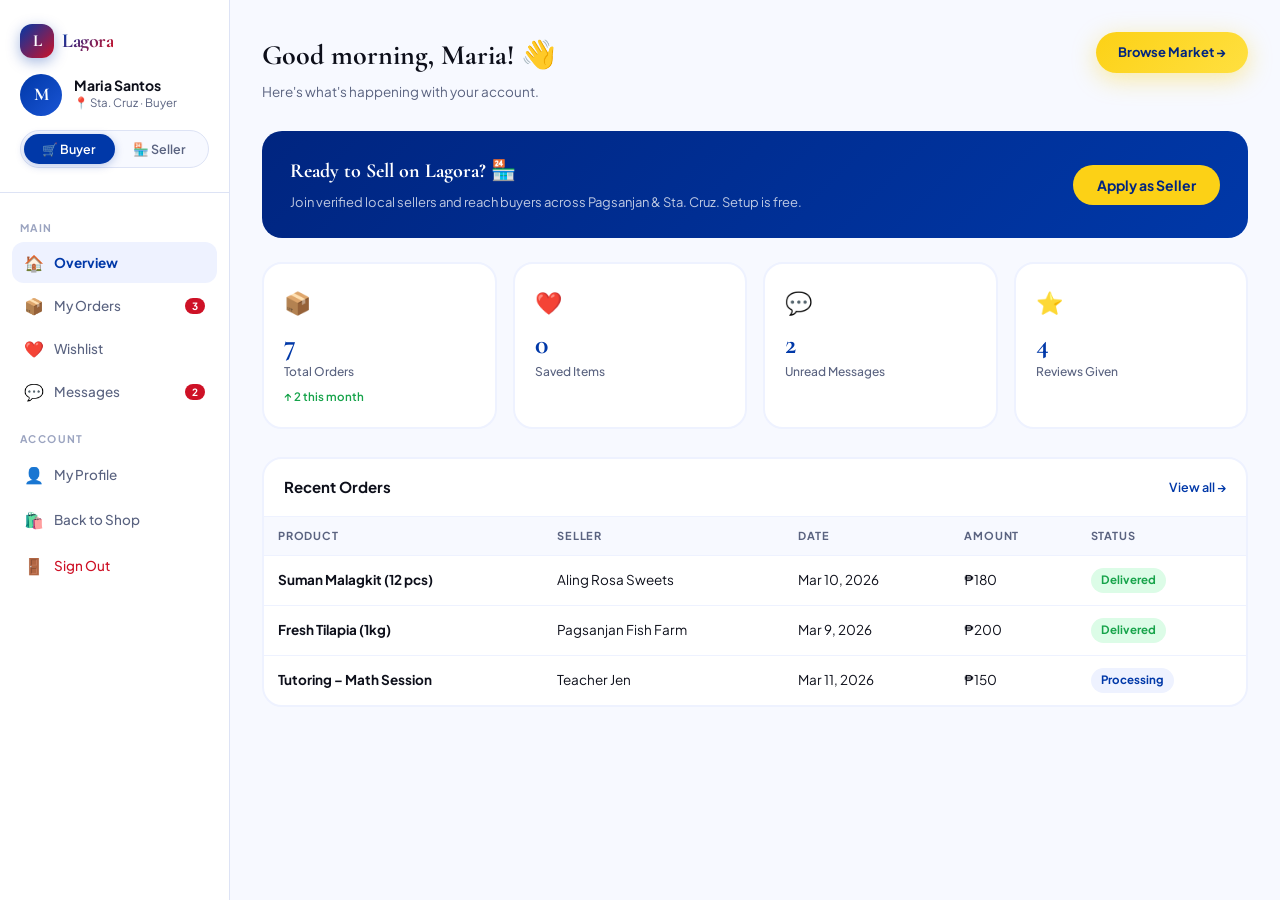
==== commit a2fa86b2: "Update site" ====
--- a/buyer-dashboard.html
+++ b/buyer-dashboard.html
@@ -94,14 +94,14 @@
           <span class="dash-card-action" onclick="showSection('orders',null)">View all →</span>
         </div>
         <div class="dash-card-body">
-          <table class="dash-table">
+          <div class="dash-table-wrap"><table class="dash-table">
             <thead><tr><th>Product</th><th>Seller</th><th>Date</th><th>Amount</th><th>Status</th></tr></thead>
             <tbody>
               <tr><td><strong>Suman Malagkit (12 pcs)</strong></td><td>Aling Rosa Sweets</td><td>Mar 10, 2026</td><td>₱180</td><td><span class="dash-status delivered">Delivered</span></td></tr>
               <tr><td><strong>Fresh Tilapia (1kg)</strong></td><td>Pagsanjan Fish Farm</td><td>Mar 9, 2026</td><td>₱200</td><td><span class="dash-status delivered">Delivered</span></td></tr>
               <tr><td><strong>Tutoring – Math Session</strong></td><td>Teacher Jen</td><td>Mar 11, 2026</td><td>₱150</td><td><span class="dash-status processing">Processing</span></td></tr>
             </tbody>
-          </table>
+          </table></div>
         </div>
       </div>
     </div>
@@ -121,7 +121,7 @@
           </select>
         </div>
         <div class="dash-card-body">
-          <table class="dash-table">
+          <div class="dash-table-wrap"><table class="dash-table">
             <thead><tr><th>Order #</th><th>Product</th><th>Seller</th><th>Date</th><th>Amount</th><th>Status</th><th></th></tr></thead>
             <tbody>
               <tr><td style="color:var(--text-muted)">#1007</td><td><strong>Suman Malagkit (12 pcs)</strong></td><td>Aling Rosa Sweets</td><td>Mar 10</td><td>₱180</td><td><span class="dash-status delivered">Delivered</span></td><td><button onclick="showSection('order-track',null)" style="font-size:12px;color:var(--primary);background:none;border:none;cursor:pointer;font-weight:600">Track</button></td></tr>
@@ -130,7 +130,7 @@
               <tr><td style="color:var(--text-muted)">#1004</td><td><strong>Buko Pie (6-inch)</strong></td><td>Aling Cora Bakery</td><td>Mar 5</td><td>₱230</td><td><span class="dash-status delivered">Delivered</span></td><td><button onclick="showSection('order-track',null)" style="font-size:12px;color:var(--primary);background:none;border:none;cursor:pointer;font-weight:600">Track</button></td></tr>
               <tr><td style="color:var(--text-muted)">#1003</td><td><strong>Tablea Drink Mix (24 pcs)</strong></td><td>Cacao Ni Nanay</td><td>Feb 28</td><td>₱210</td><td><span class="dash-status delivered">Delivered</span></td><td><button onclick="showSection('order-track',null)" style="font-size:12px;color:var(--primary);background:none;border:none;cursor:pointer;font-weight:600">Track</button></td></tr>
             </tbody>
-          </table>
+          </table></div>
         </div>
       </div>
     </div>
--- a/style.css
+++ b/style.css
@@ -809,7 +809,7 @@
 /* ─── DASHBOARD SHARED ─── */
 .dash-layout { display: grid; grid-template-columns: 260px 1fr; min-height: 100vh; background: var(--bg); }
 .dash-sidebar { background: white; border-right: 1px solid var(--border); padding: 0; position: sticky; top: 0; height: 100vh; overflow-y: auto; display: flex; flex-direction: column; }
-.dash-sidebar-header { padding: 24px 20px; border-bottom: 1px solid var(--border); }
+.dash-sidebar-header { padding: 24px 20px; border-bottom: 1px solid var(--border); flex-shrink: 0; }
 .dash-sidebar-user { display: flex; align-items: center; gap: 12px; margin-bottom: 4px; }
 .dash-sidebar-avatar { width: 42px; height: 42px; border-radius: 50%; display: flex; align-items: center; justify-content: center; font-family: var(--font-display); font-size: 18px; font-weight: 700; color: white; flex-shrink: 0; }
 .dash-sidebar-name { font-size: 14px; font-weight: 700; color: var(--text); line-height: 1.2; }
@@ -817,62 +817,63 @@
 .dash-mode-toggle { display: flex; background: var(--bg); border-radius: 50px; padding: 3px; margin-top: 14px; border: 1px solid var(--border); }
 .dash-mode-btn { flex: 1; padding: 7px 10px; border: none; border-radius: 50px; font-size: 12.5px; font-weight: 600; cursor: pointer; font-family: var(--font-body); transition: var(--transition); background: transparent; color: var(--text-muted); }
 .dash-mode-btn.active { background: var(--primary); color: white; box-shadow: 0 2px 8px rgba(0,56,168,0.25); }
-.dash-nav { padding: 16px 12px; flex: 1; }
+.dash-nav { padding: 16px 12px; flex: 1; overflow-y: auto; }
 .dash-nav-section { font-size: 10.5px; font-weight: 700; text-transform: uppercase; letter-spacing: 1.4px; color: var(--text-light); padding: 10px 8px 6px; }
 .dash-nav-link { display: flex; align-items: center; gap: 10px; padding: 10px 12px; border-radius: var(--radius); font-size: 13.5px; font-weight: 500; color: var(--text-muted); cursor: pointer; transition: var(--transition); margin-bottom: 2px; border: none; background: transparent; width: 100%; font-family: var(--font-body); text-align: left; }
 .dash-nav-link:hover { background: var(--bg-blue-tint); color: var(--primary); }
 .dash-nav-link.active { background: var(--bg-blue-tint); color: var(--primary); font-weight: 700; }
 .dash-nav-link .nav-icon { font-size: 16px; width: 20px; text-align: center; flex-shrink: 0; }
 .dash-nav-link .nav-badge { margin-left: auto; background: var(--accent); color: white; font-size: 10px; font-weight: 700; padding: 2px 7px; border-radius: 50px; }
-.dash-main { padding: 32px; overflow-y: auto; }
-.dash-topbar { display: flex; align-items: center; justify-content: space-between; margin-bottom: 28px; }
+.dash-main { padding: 32px; overflow-y: auto; min-width: 0; }
+.dash-topbar { display: flex; align-items: flex-start; justify-content: space-between; gap: 16px; margin-bottom: 28px; flex-wrap: wrap; }
 .dash-page-title { font-family: var(--font-display); font-size: 28px; font-weight: 700; color: var(--text); }
 .dash-page-sub { font-size: 13.5px; color: var(--text-muted); margin-top: 3px; }
 
 /* ─── STAT CARDS ─── */
-.dash-stats { display: grid; grid-template-columns: repeat(4, 1fr); gap: 18px; margin-bottom: 28px; }
-.dash-stat-card { background: white; border-radius: var(--radius-lg); padding: 22px; border: 2px solid var(--border-light); transition: var(--transition); }
+.dash-stats { display: grid; grid-template-columns: repeat(4, 1fr); gap: 16px; margin-bottom: 28px; }
+.dash-stat-card { background: white; border-radius: var(--radius-lg); padding: 20px; border: 2px solid var(--border-light); transition: var(--transition); min-width: 0; }
 .dash-stat-card:hover { border-color: var(--primary); transform: translateY(-3px); box-shadow: var(--shadow); }
-.dash-stat-icon { font-size: 24px; margin-bottom: 12px; }
-.dash-stat-value { font-family: var(--font-display); font-size: 30px; font-weight: 700; color: var(--primary); line-height: 1; margin-bottom: 4px; }
-.dash-stat-label { font-size: 12.5px; color: var(--text-muted); font-weight: 500; }
+.dash-stat-icon { font-size: 22px; margin-bottom: 10px; }
+.dash-stat-value { font-family: var(--font-display); font-size: 28px; font-weight: 700; color: var(--primary); line-height: 1; margin-bottom: 4px; word-break: break-all; }
+.dash-stat-label { font-size: 12px; color: var(--text-muted); font-weight: 500; }
 .dash-stat-delta { font-size: 11.5px; margin-top: 6px; font-weight: 600; }
 .dash-stat-delta.up { color: #16A34A; }
 .dash-stat-delta.down { color: var(--accent); }
 
 /* ─── DASH CARDS / PANELS ─── */
-.dash-card { background: white; border-radius: var(--radius-lg); border: 2px solid var(--border-light); overflow: hidden; margin-bottom: 20px; }
-.dash-card-header { display: flex; align-items: center; justify-content: space-between; padding: 18px 20px; border-bottom: 1px solid var(--border-light); }
+.dash-card { background: white; border-radius: var(--radius-lg); border: 2px solid var(--border-light); overflow: hidden; margin-bottom: 20px; min-width: 0; }
+.dash-card-header { display: flex; align-items: center; justify-content: space-between; gap: 12px; padding: 16px 20px; border-bottom: 1px solid var(--border-light); flex-wrap: wrap; }
 .dash-card-title { font-size: 15px; font-weight: 700; color: var(--text); }
-.dash-card-action { font-size: 12.5px; color: var(--primary); font-weight: 600; cursor: pointer; }
+.dash-card-action { font-size: 12.5px; color: var(--primary); font-weight: 600; cursor: pointer; white-space: nowrap; }
 .dash-card-body { padding: 0; }
 
-/* ─── TABLE ─── */
-.dash-table { width: 100%; border-collapse: collapse; font-size: 13.5px; }
-.dash-table thead th { padding: 10px 16px; text-align: left; font-size: 11px; font-weight: 700; text-transform: uppercase; letter-spacing: 0.8px; color: var(--text-muted); border-bottom: 1px solid var(--border-light); background: var(--bg); }
-.dash-table tbody td { padding: 13px 16px; border-bottom: 1px solid var(--border-light); color: var(--text); vertical-align: middle; }
+/* ─── TABLE — always scrollable ─── */
+.dash-table-wrap { overflow-x: auto; -webkit-overflow-scrolling: touch; width: 100%; }
+.dash-table { width: 100%; border-collapse: collapse; font-size: 13.5px; min-width: 520px; }
+.dash-table thead th { padding: 10px 14px; text-align: left; font-size: 11px; font-weight: 700; text-transform: uppercase; letter-spacing: 0.8px; color: var(--text-muted); border-bottom: 1px solid var(--border-light); background: var(--bg); white-space: nowrap; }
+.dash-table tbody td { padding: 12px 14px; border-bottom: 1px solid var(--border-light); color: var(--text); vertical-align: middle; }
 .dash-table tbody tr:last-child td { border-bottom: none; }
 .dash-table tbody tr:hover td { background: var(--bg-blue-tint); }
-.dash-status { display: inline-flex; align-items: center; gap: 5px; padding: 3px 10px; border-radius: 50px; font-size: 11.5px; font-weight: 700; }
+.dash-status { display: inline-flex; align-items: center; padding: 3px 10px; border-radius: 50px; font-size: 11.5px; font-weight: 700; white-space: nowrap; }
 .dash-status.delivered, .dash-status.active { background: #DCFCE7; color: #16A34A; }
 .dash-status.pending { background: #FFFBEB; color: #D97706; }
 .dash-status.processing { background: #EEF2FF; color: var(--primary); }
 .dash-status.cancelled { background: #FFF0F0; color: var(--accent); }
 
 /* ─── SELLER APPLICATION BANNER ─── */
-.seller-apply-banner { background: linear-gradient(135deg, var(--primary-dark), var(--primary)); border-radius: var(--radius-lg); padding: 28px 32px; display: flex; align-items: center; justify-content: space-between; gap: 24px; margin-bottom: 24px; }
-.seller-apply-banner h3 { font-family: var(--font-display); font-size: 22px; font-weight: 700; color: white; margin-bottom: 6px; }
-.seller-apply-banner p { font-size: 13.5px; color: rgba(255,255,255,0.75); }
-.seller-apply-banner .btn-apply { padding: 11px 26px; background: var(--gold); color: var(--primary-dark); border: none; border-radius: 50px; font-size: 14px; font-weight: 700; cursor: pointer; font-family: var(--font-body); transition: var(--transition); white-space: nowrap; }
+.seller-apply-banner { background: linear-gradient(135deg, var(--primary-dark), var(--primary)); border-radius: var(--radius-lg); padding: 24px 28px; display: flex; align-items: center; justify-content: space-between; gap: 20px; margin-bottom: 24px; flex-wrap: wrap; }
+.seller-apply-banner h3 { font-family: var(--font-display); font-size: 20px; font-weight: 700; color: white; margin-bottom: 4px; }
+.seller-apply-banner p { font-size: 13px; color: rgba(255,255,255,0.75); }
+.seller-apply-banner .btn-apply { padding: 11px 24px; background: var(--gold); color: var(--primary-dark); border: none; border-radius: 50px; font-size: 14px; font-weight: 700; cursor: pointer; font-family: var(--font-body); transition: var(--transition); white-space: nowrap; flex-shrink: 0; }
 .seller-apply-banner .btn-apply:hover { transform: translateY(-2px); box-shadow: 0 6px 20px rgba(252,209,22,0.4); }
 
 /* ─── APPLICATION MODAL ─── */
-.modal-overlay { position: fixed; inset: 0; background: rgba(0,0,0,0.55); backdrop-filter: blur(4px); z-index: 2000; display: flex; align-items: center; justify-content: center; padding: 20px; opacity: 0; visibility: hidden; transition: var(--transition); }
+.modal-overlay { position: fixed; inset: 0; background: rgba(0,0,0,0.55); backdrop-filter: blur(4px); z-index: 2000; display: flex; align-items: center; justify-content: center; padding: 16px; opacity: 0; visibility: hidden; transition: var(--transition); }
 .modal-overlay.open { opacity: 1; visibility: visible; }
-.modal-box { background: white; border-radius: var(--radius-xl); padding: 40px; max-width: 540px; width: 100%; max-height: 90vh; overflow-y: auto; transform: scale(0.92); transition: var(--transition); box-shadow: 0 32px 80px rgba(0,56,168,0.2); }
+.modal-box { background: white; border-radius: var(--radius-xl); padding: 36px; max-width: 520px; width: 100%; max-height: 90vh; overflow-y: auto; transform: scale(0.92); transition: var(--transition); box-shadow: 0 32px 80px rgba(0,56,168,0.2); position: relative; }
 .modal-overlay.open .modal-box { transform: scale(1); }
-.modal-title { font-family: var(--font-display); font-size: 26px; font-weight: 700; margin-bottom: 6px; color: var(--text); }
-.modal-sub { font-size: 13.5px; color: var(--text-muted); margin-bottom: 24px; }
+.modal-title { font-family: var(--font-display); font-size: 24px; font-weight: 700; margin-bottom: 6px; color: var(--text); padding-right: 36px; }
+.modal-sub { font-size: 13px; color: var(--text-muted); margin-bottom: 22px; }
 .modal-close { position: absolute; top: 16px; right: 16px; width: 32px; height: 32px; background: var(--bg); border: none; border-radius: 50%; cursor: pointer; font-size: 16px; display: flex; align-items: center; justify-content: center; transition: var(--transition); }
 .modal-close:hover { background: var(--border); }
 
@@ -880,8 +881,8 @@
 .listing-form-grid { display: grid; grid-template-columns: 1fr 1fr; gap: 16px; }
 
 /* ─── ORDER TIMELINE ─── */
-.order-timeline { display: flex; flex-direction: column; gap: 0; }
-.timeline-step { display: flex; gap: 16px; padding-bottom: 20px; position: relative; }
+.order-timeline { display: flex; flex-direction: column; }
+.timeline-step { display: flex; gap: 14px; padding-bottom: 20px; position: relative; }
 .timeline-step:last-child { padding-bottom: 0; }
 .timeline-step::before { content: ''; position: absolute; left: 15px; top: 32px; bottom: 0; width: 2px; background: var(--border-light); }
 .timeline-step:last-child::before { display: none; }
@@ -889,54 +890,205 @@
 .timeline-dot.done { background: var(--primary); color: white; }
 .timeline-dot.current { background: var(--gold); color: var(--primary-dark); border: 2px solid var(--gold-dark); }
 .timeline-dot.future { background: var(--border-light); color: var(--text-light); }
-.timeline-info { flex: 1; padding-top: 4px; }
+.timeline-info { flex: 1; padding-top: 4px; min-width: 0; }
 .timeline-label { font-size: 13.5px; font-weight: 700; color: var(--text); }
 .timeline-date { font-size: 12px; color: var(--text-muted); margin-top: 2px; }
 
 /* ─── MESSAGE THREAD ─── */
-.msg-layout { display: grid; grid-template-columns: 280px 1fr; height: 520px; border: 2px solid var(--border-light); border-radius: var(--radius-lg); overflow: hidden; background: white; }
-.msg-list { border-right: 1px solid var(--border-light); overflow-y: auto; }
-.msg-list-header { padding: 14px 16px; border-bottom: 1px solid var(--border-light); font-size: 13px; font-weight: 700; color: var(--text); }
-.msg-thread-item { display: flex; gap: 10px; padding: 12px 16px; cursor: pointer; border-bottom: 1px solid var(--border-light); transition: var(--transition-fast); }
+.msg-layout { display: grid; grid-template-columns: 260px 1fr; border: 2px solid var(--border-light); border-radius: var(--radius-lg); overflow: hidden; background: white; height: 520px; }
+.msg-list { border-right: 1px solid var(--border-light); overflow-y: auto; display: flex; flex-direction: column; }
+.msg-list-header { padding: 14px 16px; border-bottom: 1px solid var(--border-light); font-size: 13px; font-weight: 700; color: var(--text); flex-shrink: 0; }
+.msg-thread-item { display: flex; gap: 10px; padding: 12px 14px; cursor: pointer; border-bottom: 1px solid var(--border-light); transition: var(--transition-fast); flex-shrink: 0; }
 .msg-thread-item:hover, .msg-thread-item.active { background: var(--bg-blue-tint); }
 .msg-thread-avatar { width: 36px; height: 36px; border-radius: 50%; flex-shrink: 0; display: flex; align-items: center; justify-content: center; font-size: 14px; font-weight: 700; color: white; }
 .msg-thread-name { font-size: 13px; font-weight: 700; color: var(--text); }
-.msg-thread-preview { font-size: 12px; color: var(--text-muted); margin-top: 1px; white-space: nowrap; overflow: hidden; text-overflow: ellipsis; max-width: 160px; }
-.msg-thread-time { font-size: 11px; color: var(--text-light); margin-left: auto; white-space: nowrap; }
-.msg-chat { display: flex; flex-direction: column; }
-.msg-chat-header { padding: 14px 20px; border-bottom: 1px solid var(--border-light); display: flex; align-items: center; gap: 10px; }
+.msg-thread-preview { font-size: 12px; color: var(--text-muted); margin-top: 1px; white-space: nowrap; overflow: hidden; text-overflow: ellipsis; }
+.msg-thread-time { font-size: 11px; color: var(--text-light); margin-left: auto; white-space: nowrap; padding-left: 6px; }
+.msg-chat { display: flex; flex-direction: column; min-width: 0; overflow: hidden; }
+.msg-chat-header { padding: 14px 20px; border-bottom: 1px solid var(--border-light); display: flex; align-items: center; gap: 10px; flex-shrink: 0; }
 .msg-chat-name { font-size: 14px; font-weight: 700; color: var(--text); }
 .msg-chat-meta { font-size: 12px; color: var(--text-muted); }
 .msg-chat-body { flex: 1; padding: 16px 20px; overflow-y: auto; display: flex; flex-direction: column; gap: 12px; background: var(--bg); }
-.msg-bubble { max-width: 72%; padding: 10px 14px; border-radius: 16px; font-size: 13.5px; line-height: 1.55; }
+.msg-bubble { max-width: 75%; padding: 10px 14px; border-radius: 16px; font-size: 13.5px; line-height: 1.55; word-break: break-word; }
 .msg-bubble.them { background: white; color: var(--text); border: 1.5px solid var(--border-light); border-radius: 4px 16px 16px 16px; align-self: flex-start; }
 .msg-bubble.me { background: var(--primary); color: white; border-radius: 16px 4px 16px 16px; align-self: flex-end; }
-.msg-chat-input { padding: 12px 16px; border-top: 1px solid var(--border-light); display: flex; gap: 10px; background: white; }
-.msg-chat-input input { flex: 1; padding: 10px 16px; border: 1.5px solid var(--border); border-radius: 50px; font-family: var(--font-body); font-size: 13.5px; outline: none; }
+.msg-chat-input { padding: 12px 16px; border-top: 1px solid var(--border-light); display: flex; gap: 10px; background: white; flex-shrink: 0; align-items: center; }
+.msg-chat-input input { flex: 1; min-width: 0; padding: 10px 16px; border: 1.5px solid var(--border); border-radius: 50px; font-family: var(--font-body); font-size: 13.5px; outline: none; }
 .msg-chat-input input:focus { border-color: var(--primary); }
-.msg-send-btn { width: 38px; height: 38px; background: var(--primary); border: none; border-radius: 50%; cursor: pointer; color: white; font-size: 16px; flex-shrink: 0; transition: var(--transition); display: flex; align-items: center; justify-content: center; }
+.msg-send-btn { width: 38px; height: 38px; min-width: 38px; background: var(--primary); border: none; border-radius: 50%; cursor: pointer; color: white; font-size: 16px; flex-shrink: 0; transition: var(--transition); display: flex; align-items: center; justify-content: center; }
 .msg-send-btn:hover { background: var(--primary-light); transform: scale(1.1); }
 
 /* ─── RESPONSIVE: DASHBOARDS ─── */
+
+/* ≤1280px — slightly tighter sidebar */
+@media (max-width: 1280px) {
+  .dash-layout { grid-template-columns: 230px 1fr; }
+}
+
+/* ≤1100px — sidebar narrows, reduce main padding */
+@media (max-width: 1100px) {
+  .dash-layout { grid-template-columns: 210px 1fr; }
+  .dash-main { padding: 24px 20px; }
+  .dash-stats { grid-template-columns: repeat(2, 1fr); }
+  .dash-stat-value { font-size: 24px; }
+}
+
+/* ≤1024px — shrink sidebar further, tables get scroll */
 @media (max-width: 1024px) {
-  .dash-stats { grid-template-columns: repeat(2, 1fr); }
-}
+  .dash-layout { grid-template-columns: 190px 1fr; }
+  .dash-nav-link { font-size: 12.5px; padding: 9px 10px; gap: 8px; }
+  .dash-nav-link .nav-icon { font-size: 14px; }
+  .dash-sidebar-name { font-size: 13px; }
+  .msg-layout { grid-template-columns: 220px 1fr; }
+}
+
+/* ≤900px — sidebar collapses to horizontal top bar */
 @media (max-width: 900px) {
   .dash-layout { grid-template-columns: 1fr; }
-  .dash-sidebar { position: static; height: auto; flex-direction: row; flex-wrap: wrap; border-right: none; border-bottom: 1px solid var(--border); }
-  .dash-sidebar-header { padding: 16px; border-bottom: none; flex: 1; }
-  .dash-nav { display: flex; flex-wrap: wrap; gap: 4px; padding: 8px 12px; flex: 100%; border-top: 1px solid var(--border); }
+
+  .dash-sidebar {
+    position: static;
+    height: auto;
+    flex-direction: column;
+    border-right: none;
+    border-bottom: 2px solid var(--border);
+    overflow: visible;
+  }
+  .dash-sidebar-header {
+    padding: 16px 20px;
+    border-bottom: 1px solid var(--border-light);
+    display: flex;
+    align-items: center;
+    justify-content: space-between;
+    gap: 16px;
+    flex-wrap: wrap;
+  }
+  .dash-sidebar-user { margin-bottom: 0; }
+  .dash-mode-toggle { margin-top: 0; width: 200px; flex-shrink: 0; }
+
+  .dash-nav {
+    display: flex;
+    flex-direction: row;
+    flex-wrap: nowrap;
+    overflow-x: auto;
+    -webkit-overflow-scrolling: touch;
+    padding: 8px 12px;
+    gap: 4px;
+    border-top: 1px solid var(--border-light);
+    flex: unset;
+  }
+  .dash-nav::-webkit-scrollbar { display: none; }
   .dash-nav-section { display: none; }
-  .dash-nav-link { padding: 7px 12px; flex-shrink: 0; width: auto; }
+  .dash-nav-link {
+    white-space: nowrap;
+    width: auto;
+    flex-shrink: 0;
+    padding: 8px 14px;
+    font-size: 13px;
+    margin-bottom: 0;
+  }
+  .dash-nav-link .nav-badge { font-size: 9px; padding: 1px 5px; }
+
   .dash-main { padding: 20px 16px; }
-  .msg-layout { grid-template-columns: 1fr; height: auto; }
-  .msg-list { height: 220px; border-right: none; border-bottom: 1px solid var(--border-light); }
-  .msg-chat { height: 400px; }
+  .dash-page-title { font-size: 22px; }
+  .dash-topbar { margin-bottom: 20px; }
+
   .listing-form-grid { grid-template-columns: 1fr; }
-}
+
+  /* order tracking 2-col → 1-col */
+  #section-order-track > div[style*="grid-template-columns"] { display: flex !important; flex-direction: column !important; }
+
+  /* analytics 2-col → 1-col */
+  #section-analytics > div[style*="grid-template-columns"] { display: flex !important; flex-direction: column !important; }
+
+  /* seller overview 2-col → 1-col */
+  #section-overview > div[style*="grid-template-columns"] { display: flex !important; flex-direction: column !important; }
+
+  /* messages */
+  .msg-layout {
+    grid-template-columns: 1fr;
+    height: auto;
+    min-height: 560px;
+  }
+  .msg-list {
+    height: 200px;
+    border-right: none;
+    border-bottom: 1px solid var(--border-light);
+  }
+  .msg-chat { height: 360px; }
+}
+
+/* ≤768px */
+@media (max-width: 768px) {
+  .dash-main { padding: 16px 12px; }
+  .dash-page-title { font-size: 20px; }
+  .dash-page-sub { font-size: 12.5px; }
+  .dash-stats { grid-template-columns: repeat(2, 1fr); gap: 10px; }
+  .dash-stat-card { padding: 16px; }
+  .dash-stat-value { font-size: 22px; }
+  .dash-stat-icon { font-size: 20px; margin-bottom: 8px; }
+
+  .seller-apply-banner { padding: 20px; flex-direction: column; text-align: center; }
+  .seller-apply-banner .btn-apply { width: 100%; }
+
+  .dash-card-header { padding: 14px 16px; }
+  .dash-card-title { font-size: 14px; }
+
+  /* table font + padding tighter */
+  .dash-table { font-size: 12.5px; }
+  .dash-table thead th { padding: 8px 10px; }
+  .dash-table tbody td { padding: 10px 10px; }
+
+  /* messages panel shorter */
+  .msg-layout { min-height: 480px; }
+  .msg-chat { height: 300px; }
+  .msg-chat-body { padding: 12px 14px; }
+  .msg-bubble { font-size: 13px; max-width: 85%; }
+}
+
+/* ≤680px */
 @media (max-width: 680px) {
-  .dash-stats { grid-template-columns: repeat(2, 1fr); gap: 12px; }
-  .dash-stat-value { font-size: 24px; }
-  .seller-apply-banner { flex-direction: column; text-align: center; }
-  .modal-box { padding: 24px 20px; }
+  .dash-stats { grid-template-columns: repeat(2, 1fr); gap: 10px; }
+  .modal-box { padding: 24px 18px; border-radius: var(--radius-lg); }
+  .modal-title { font-size: 21px; }
+
+  .dash-sidebar-header { flex-direction: column; align-items: flex-start; gap: 10px; }
+  .dash-mode-toggle { width: 100%; }
+}
+
+/* ≤480px */
+@media (max-width: 480px) {
+  .dash-main { padding: 14px 10px; }
+  .dash-page-title { font-size: 18px; }
+  .dash-stats { grid-template-columns: 1fr 1fr; gap: 8px; }
+  .dash-stat-card { padding: 14px 12px; }
+  .dash-stat-value { font-size: 20px; }
+  .dash-stat-label { font-size: 11px; }
+  .dash-stat-delta { font-size: 10.5px; }
+
+  .seller-apply-banner { border-radius: var(--radius); padding: 16px; }
+  .seller-apply-banner h3 { font-size: 17px; }
+
+  .modal-overlay { padding: 0; align-items: flex-end; }
+  .modal-box { border-radius: var(--radius-lg) var(--radius-lg) 0 0; max-height: 92vh; padding: 20px 16px; }
+
+  .dash-nav-link { padding: 7px 10px; font-size: 12px; }
+
+  .dash-table { font-size: 12px; min-width: 420px; }
+  .dash-table thead th { padding: 7px 8px; }
+  .dash-table tbody td { padding: 9px 8px; }
+
+  .msg-layout { min-height: 420px; }
+  .msg-list { height: 160px; }
+  .msg-chat { height: 260px; }
+  .msg-bubble { max-width: 90%; font-size: 12.5px; }
+  .msg-chat-input input { font-size: 13px; padding: 9px 12px; }
+}
+
+/* ≤375px */
+@media (max-width: 375px) {
+  .dash-stats { grid-template-columns: 1fr 1fr; gap: 6px; }
+  .dash-stat-value { font-size: 18px; }
+  .dash-stat-card { padding: 12px 10px; }
+  .dash-page-title { font-size: 17px; }
 }
